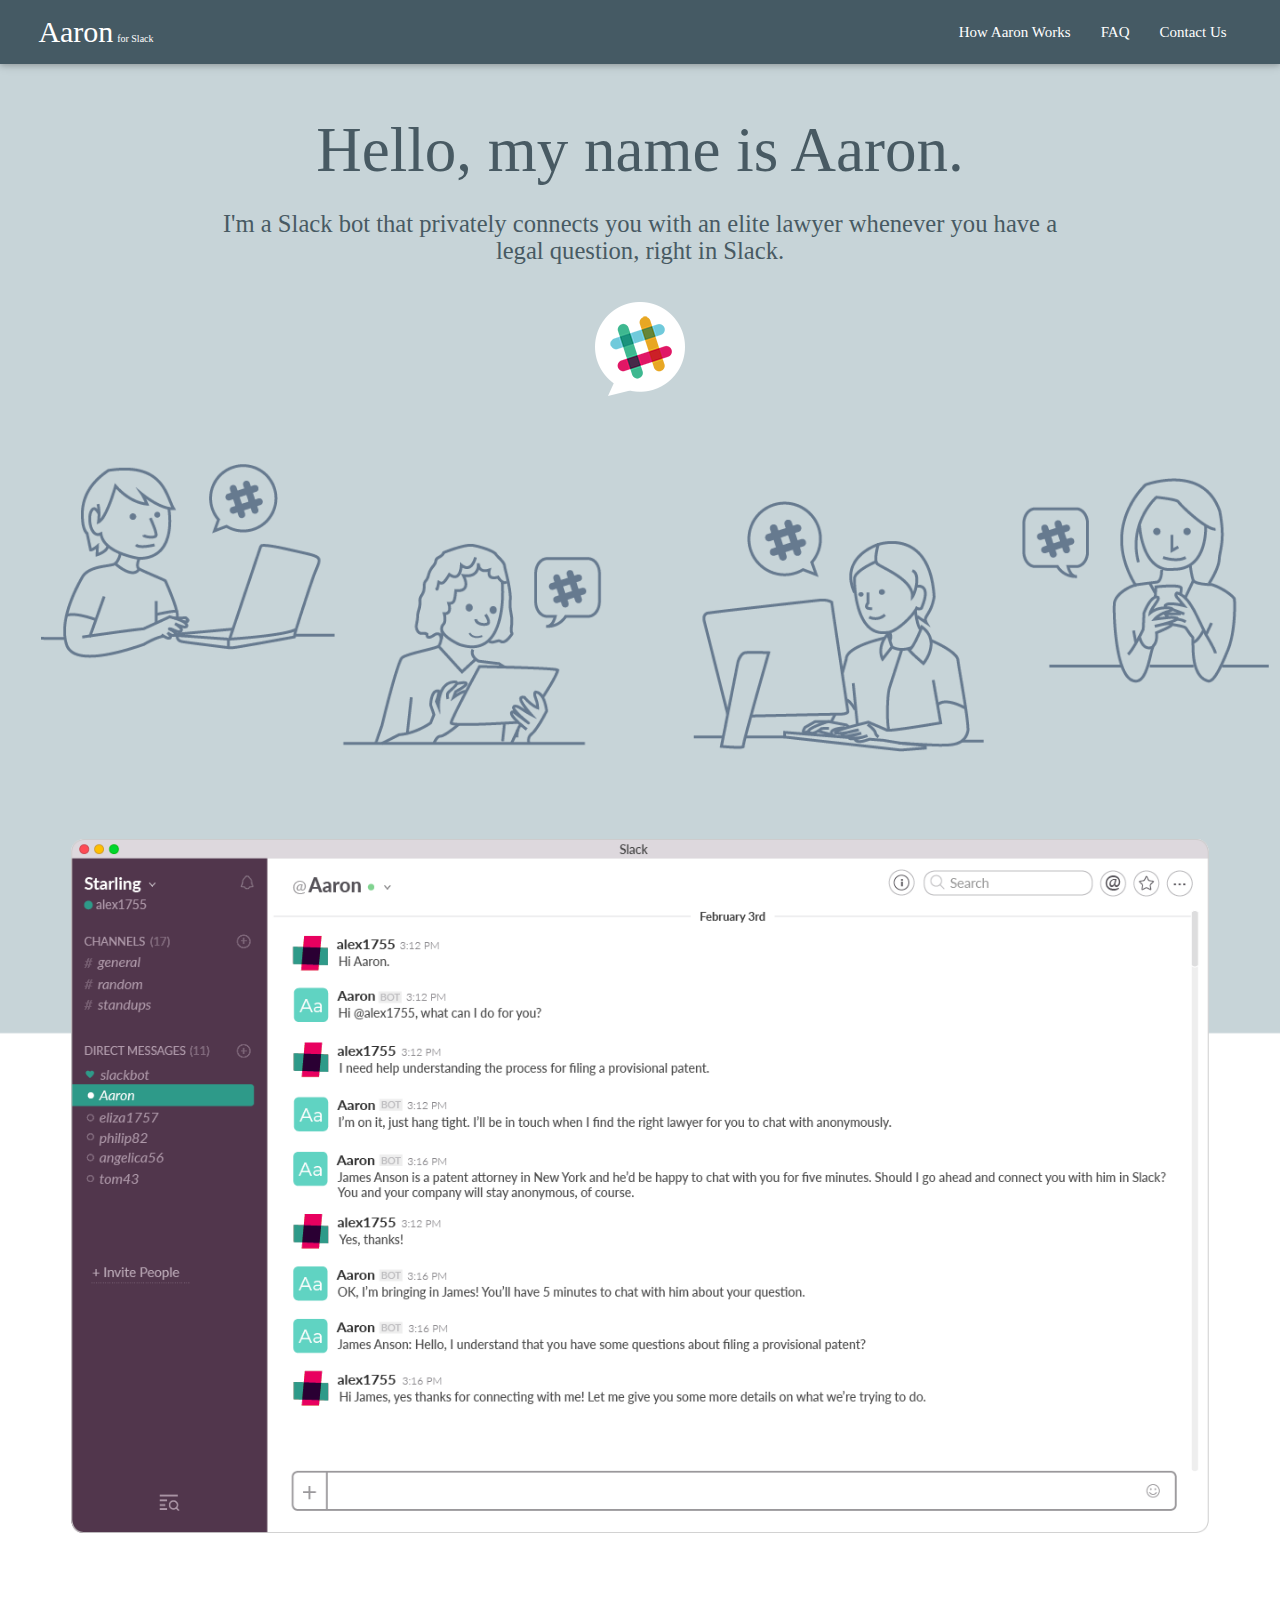
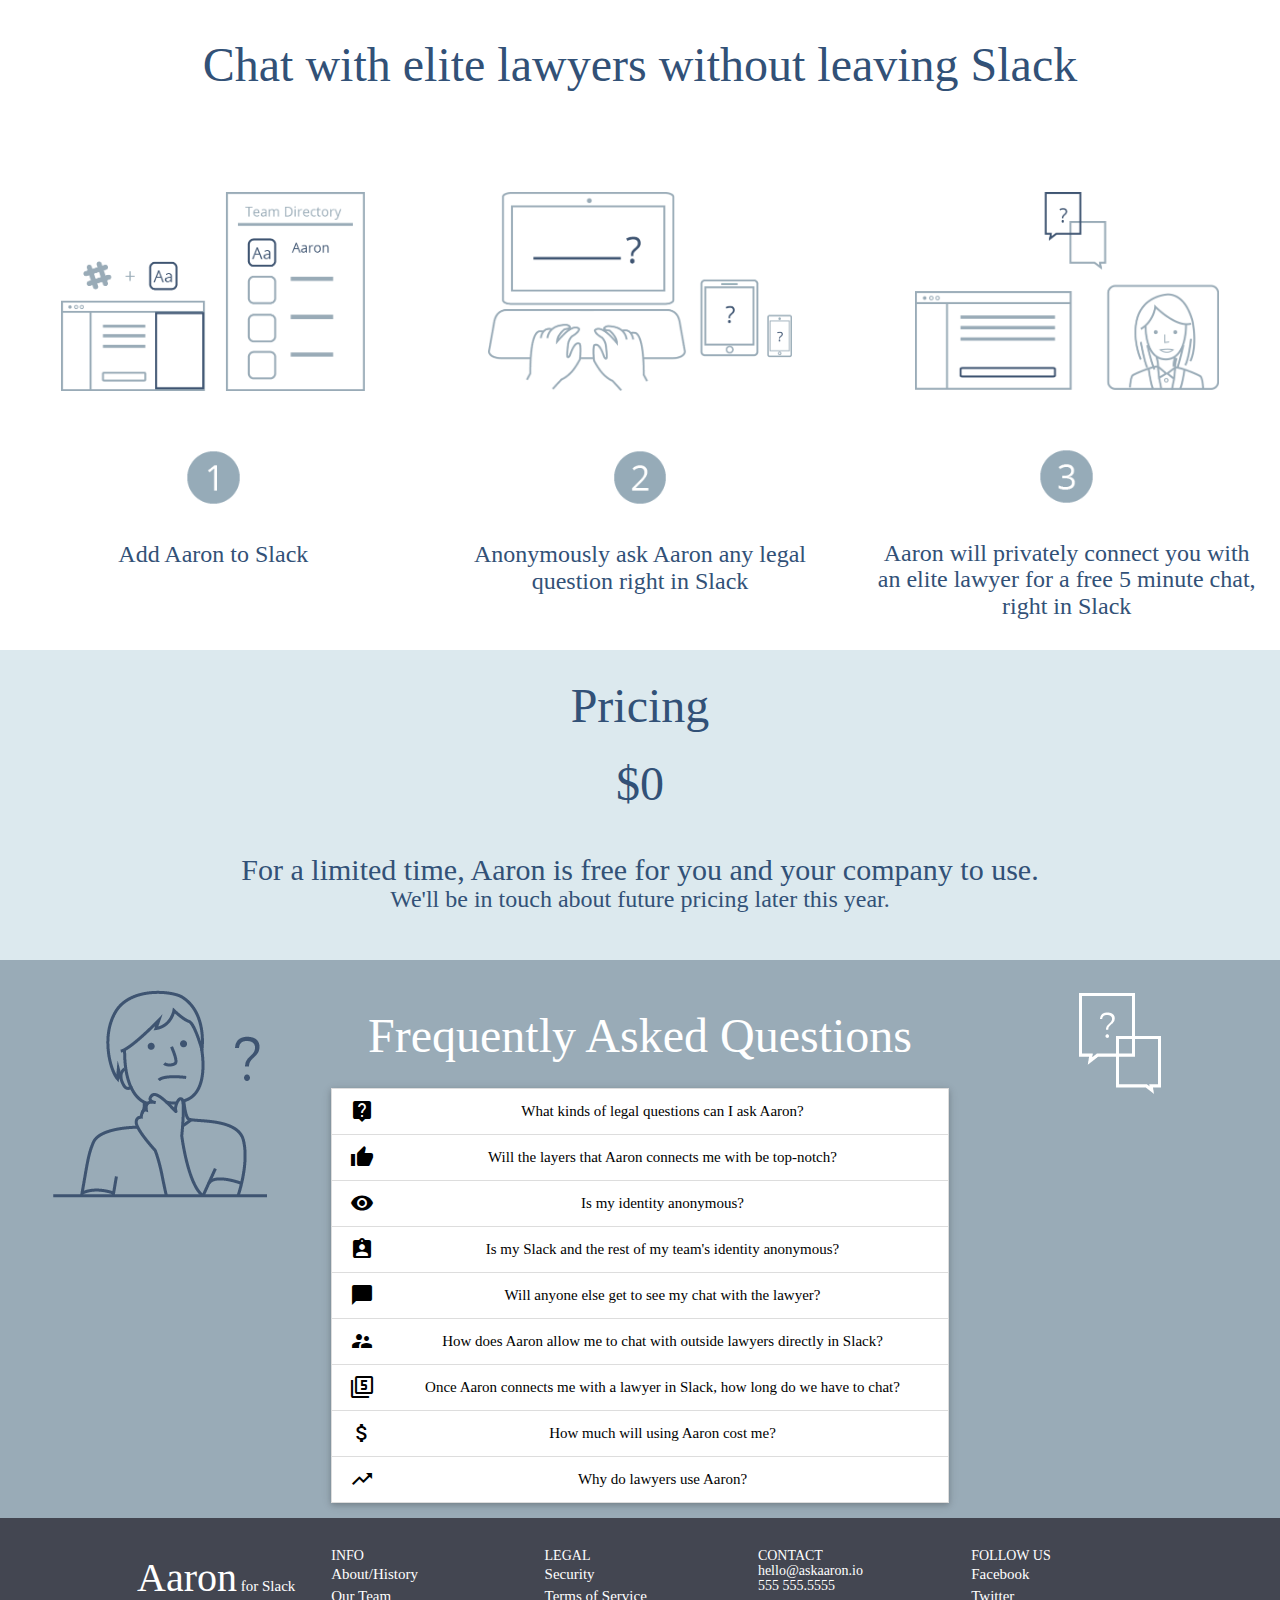
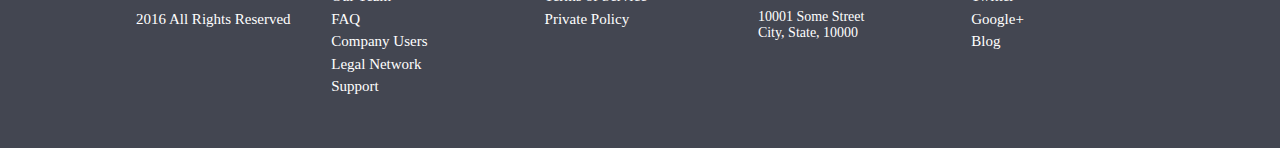
==== index.html @ 7b9ad183 "maitre addition" ====
<!DOCTYPE html>
  <html>
    <head>
      <!--Import Google Icon Font-->
      <link href="http://fonts.googleapis.com/icon?family=Material+Icons" rel="stylesheet">
      <!--Import materialize.css-->
      <link type="text/css" rel="stylesheet" href="css/materialize.min.css"  media="screen,projection"/>
      <!--Custom CSS-->
      <link type="text/css" rel="stylesheet" href="css/legal_style.css" media="screen,projection"/>

      <!--Let browser know website is optimized for mobile-->
      <meta name="viewport" content="width=device-width, initial-scale=1.0"/>
    </head>

    <script type="text/javascript">
      $(document).ready(function(){
        $('.collapsible').collapsible({
          accordion : false // A setting that changes the collapsible behavior to expandable instead of the default accordion style
        });
      });
      var react = document.getElementById('faq-question');
      react.onclick = function() {
        this.style.backgroundColor = 'green';
      }
    </script>

    <body>
      <div class="row">
        <nav class="blue-grey darken-2">

          <div class="nav-wrapper">

            <span style="color: white; font-size: 30px; padding-left:3%;">Aaron</span>
            <span style="color: white; font-size: 10px;">for Slack</span>

            <ul id="nav-mobile" class="right hide-on-med-and-down" style="padding-right:3%">
              <li><a href="#"><span id="navitem">How Aaron Works</span></a></li>
              <li><a href="#"><span id="navitem">FAQ</span></a></li>
              <li><a href="#"><span id="navitem">Contact Us</span></a></li>
            </ul >

          </div> <!-- nav-wrapper end-->
        </nav>
      </div> <!-- row 1 nav end -->

      <div class="row" id="top">
        <div class="container">

          <div class="col s12" align="center">
            <h1 style="color: #485A63;">Hello, my name is Aaron.</h1>
            <span><h5 style="color: #485A63;">I'm a Slack bot that privately connects you with an elite lawyer whenever you have a legal question, right in Slack.</h5></span>
            <span><img id="slackbubble" class="responsive-img" src="images/slackbubble.png"</span>
          </div>

        </div> <!-- container end-->
      </div> <!-- row1 end-->

      <div class="row">
        <div class="container">

        <!--
          <form>
            <div class="col s8">
              <input type="text" id="email" placeholder="Enter your e-mail address"></input>
            </div> 

            <div class="col s4">
              <a href="https://slack.com/oauth/authorize?scope=incoming-webhook,bot&client_id=19221024294.23919050657" style="text-align: center; padding-top: 10px;"><img alt="Add to Slack" src="https://platform.slack-edge.com/img/add_to_slack.png" srcset="https://platform.slack-edge.com/img/add_to_slack.png 1x, https://platform.slack-edge.com/img/add_to_slack@2x.png 2x" />
			  </a>
            </div>
          </form>  -->
          <div class="col m6 offset-m3">
          <script type="text/javascript">
		          window.Maitre = { uuid: "MF3317cb28c4" };
		  </script>
		  <script data-maitre src='https://maitreapp.co/widget.js' async></script>
		  </div>



        </div> <!-- container end -->
      </div> <!-- row2 end -->

    <div class="row" style="margin-bottom: 80px; margin-top: 40px;"> <!-- image start-->
      <div class="col s12">
          <img id="allonslack" class="responsive-img" src="images/allonslack_gray.png" style="padding-left: 30px">
      </div>
    </div> <!-- row3 image end-->

  <div class="row" style="margin:0px;">
      <div id="screenshot"> <!-- screenshot start-->
        <img id="screenshot" class="responsive-img" src="images/screenshot_gray.png">
      </div><!-- screenshot end-->
  </div>
  <div class="row" style="margin:0px;">
      <div id="screenshot" style="text-align: center;"> <!-- screenshot start-->
        <h1 style="color: #325177; margin-top: 0px; padding-top: 100px; font-size: 48px; margin-bottom: 0px; padding-bottom: 50px">Chat with elite lawyers without leaving Slack</h1>
      </div>
  </div>
  <div class="row" id="screenshot" style="margin: 0px;">
    <div id="screenshot" style="text-align: center;"> <!-- screenshot start-->
        <div class="col s12 m4">
          <img id="screenshot" class="responsive-img" src="images/AskAaron_gray.png" style="padding: 50px;">
          <img id="screenshot" class="responsive-img" src="images/1_gray.png" style="width: 15%; height: auto;">
          <h2 style="color: #325177; font-size: 24px; padding: 0px 10px 10px 10px;">
            Add Aaron to Slack
          </h2>
        </div>
        <div class="col s12 m4">
          <img id="screenshot" class="responsive-img" src="images/AskQuestion_gray.png" style="padding: 50px;">
          <img id="screenshot" class="responsive-img" src="images/2_gray.png" style="width: 15%; height: auto;">
          <h2 style="color: #325177; font-size: 24px; padding: 0px 10px 10px 10px;">
            Anonymously ask Aaron any legal question right in Slack
          </h2>
        </div>
        <div class="col s12 m4">
          <img id="screenshot" class="responsive-img" src="images/Chat_gray.png" style="padding: 50px;">
          <img id="screenshot" class="responsive-img" src="images/3_gray.png" style="width: 15%; height: auto;">
          <h2 style="color: #325177; font-size: 24px; padding: 0px 10px 10px 10px;">
            Aaron will privately connect you with an elite lawyer for a free 5 minute chat, right in Slack
          </h2>
        </div>
    </div>
  </div>

  <div class="row" style="margin: 0px; background-color: #C7D4D8; text-align: center;">
  <div class="row" style="margin: 0px; background-color: #DCE9EE; text-align: center;">
    <h1 style=" margin-top: 0px; padding-top: 30px; font-size: 48px;">Pricing</h1>
    <h2 style=" margin-top: 0px; padding-bottom: 20px; font-size: 48px;">$0</h2>
    <h2 style=" margin-top: 0px; margin-bottom: 0px; padding-bottom: 0px; font-size: 30px;">For a limited time, Aaron is free for you and your company to use.</h2>
    <h3 style=" margin-top: 0px; padding-bottom: 30px; font-size: 24px;">We'll be in touch about future pricing later this year.</h3>
  </div>
  <div class="row" style="margin: 0px; text-align: center; color: white; background-color: #99ABB7;">
    <div class="col s3">
    <!-- images go into this column-->
    <img class="responsive-img" src="images/Questioning_gray.png" height="auto" style="padding-top: 30px;">
    </div>
    <div class="col s6">
      <h1 style="font-size: 48px; margin-top: 50px;">
        Frequently Asked Questions
      </h1>
        <div style="color: black;">
        <ul class="collapsible" data-collapsible="accordion">
        <li>
          <div class="collapsible-header"><i class="material-icons">live_help</i>What kinds of legal questions can I ask Aaron?</div>
          <div class="collapsible-body" style="background-color: #fff;"><p>Ask Aaron any legal question you'd like. Aaron's network of lawyers cover many areas of law.</p></div>
        </li>
        <li>
          <div class="collapsible-header"><i class="material-icons">thumb_up</i>Will the layers that Aaron connects me with be top-notch?</div>
          <div class="collapsible-body" style="background-color: #fff;"><p>You know it! Aaron carefully vets every lawyer that gets added to our network.</p></div>
        </li>
        <li>
          <div class="collapsible-header"><i class="material-icons">visibility</i>Is my identity anonymous?</div>
          <div class="collapsible-body" style="background-color: #fff;"><p>Yes. Your identity will be kept completely anonymous. The lawyers that you connect with will not know who you are.</p></div>
        </li>
        <li>
          <div class="collapsible-header"><i class="material-icons">assignment_ind</i>Is my Slack and the rest of my team's identity anonymous?</div>
          <div class="collapsible-body" style="background-color: #fff;"><p>Yes. Lawyers won't know what company you or your colleagues work for. Everyone that is with you in Slack will be kept anonymous.</p></div>
        </li>
        <li>
          <div class="collapsible-header"><i class="material-icons">chat_bubble</i>Will anyone else get to see my chat with the lawyer?</div>
          <div class="collapsible-body" style="background-color: #fff;"><p>Not unless you show them!</p></div>
        </li>
        <li>
          <div class="collapsible-header"><i class="material-icons">supervisor_account</i>How does Aaron allow me to chat with outside lawyers directly in Slack?</div>
          <div class="collapsible-body" style="background-color: #fff;"><p>Our technology enables Aaron to facilitate conversations between people in your Slack and lawyers that are not in your Slack. Aaron helps relay the messages back and forth, but lawyers never actually get added to your Slack. Scroll up to check out the screenshot if you're still befuddled.</p></div>
        </li>
        <li>
          <div class="collapsible-header"><i class="material-icons">filter_5</i>Once Aaron connects me with a lawyer in Slack, how long do we have to chat?</div>
          <div class="collapsible-body" style="background-color: #fff;"><p>You'll get 5 minutes to chat with the lawyer, so make it count! Don't worry, you'll get the lawyer's contact info at the end of the chat in case you need to get in touch.</p></div>
        </li>
        <li>
          <div class="collapsible-header"><i class="material-icons">attach_money</i>How much will using Aaron cost me?</div>
          <div class="collapsible-body" style="background-color: #fff;"><p>Aaron is completely free to use for now. We'll circle back with you later this year about future pricing plans.</p></div>
        </li>
        <li>
          <div class="collapsible-header"><i class="material-icons">trending_up</i>Why do lawyers use Aaron?</div>
          <div class="collapsible-body" style="background-color: #fff;"><p>Aaron is a great way for lawyers to be helpful and meet new clients. They're happy to help!</p></div>
        </li>
      </ul>
      </div>
    </div>
    <div class="col s3">
      <!-- images go into this column-->
        <img class="responsive-img" src="images/Questionbubbles.png" height="auto" style="padding-top: 30px;">
    </div>
  </div>

  <div class="row" style="color: white; margin: 0px; text-align: center; background-color: #434651; padding-top: 30px; padding-bottom: 50px">
    <div class="col m2 offset-m1">
        <div>
        <span style="font-size: 40px; padding-left:3%;">Aaron</span>
        <span style="font-size: 15px;">for Slack</span>
        </div>
        <div>
        <span>2016 All Rights Reserved</span>
        </div>
    </div>
    <div class="col m2">
      <h1 class="contactInfo">INFO</h1>
      <a href="#">About/History</a>
      <a href="#">Our Team</a>
      <a href="#">FAQ</a>
      <a href="#">Company Users</a>
      <a href="#">Legal Network</a>
      <a href="#">Support</a>
    </div>
    <div class="col m2">
      <h1 class="contactInfo">LEGAL</h1>
      <a href="#">Security</a>
      <a href="#">Terms of Service</a>
      <a href="#">Private Policy</a>
    </div>
    <div class="col m2">
      <h1 class="contactInfo">
        CONTACT <br>
        hello@askaaron.io <br>
        555 555.5555 <br> <br>
        10001 Some Street <br>
        City, State, 10000
      </h2>
    </div>
    <div class="col m2">
      <h1 class="contactInfo">FOLLOW US</h1>
      <a href="#">Facebook</a>
      <a href="#">Twitter</a>
      <a href="#">Google+</a>
      <a href="#">Blog</a>
    </div>

  </div>
        
      </div><!-- screenshot end-->
  </div>

      <!--Import jQuery before materialize.js-->
      <script type="text/javascript" src="https://code.jquery.com/jquery-2.1.1.min.js"></script>
      <script type="text/javascript" src="js/materialize.min.js"></script>
    </body>
  </html>
---- css/legal_style.css ----
html
{
	font-family: "Open Sans";
	background-color: #C7D4D8;
	color: #325177;
}

#navitem
{
	color: white;
}

h1
{
	font-family: "Tiempo";
}

h3, h2
{
	font-family: "Open Sans"
}

#top
{
	text-align: center;
}

#allonslack
{
	opacity: 0.7;
}

.waves-effect.waves-light.btn-flat
{
	color: white;
	background-color: #62D2C2;
	border-radius: 7px;
}

#email
{
	font-size: 20px;
	border: none;
	padding: 5px 15px 5px 15px;
	border-radius: 7px;
	color: #485A63;
	background-color: white;

}

#submit
{
	background-color: #CF7275;
	border: none;
	padding: 15px;
	border-radius: 7px;
	color: white;
	margin-left: 25px;
}

form
{
	margin-top: 40px;
}

#screenshot
{
	background-color: white;
}

#howitworks
{
	background-color:white;
	color: white;
	padding: 0px;
}

#slackbubble
{
	margin-top: 25px;
}

a 
{
	text-decoration-line: none;
	color: white;
	display: block;
	text-align: left;
}

.contactInfo 
{
	font-size: 14px;
	margin: 0px;
	padding: 0px;
	text-align: left;
}
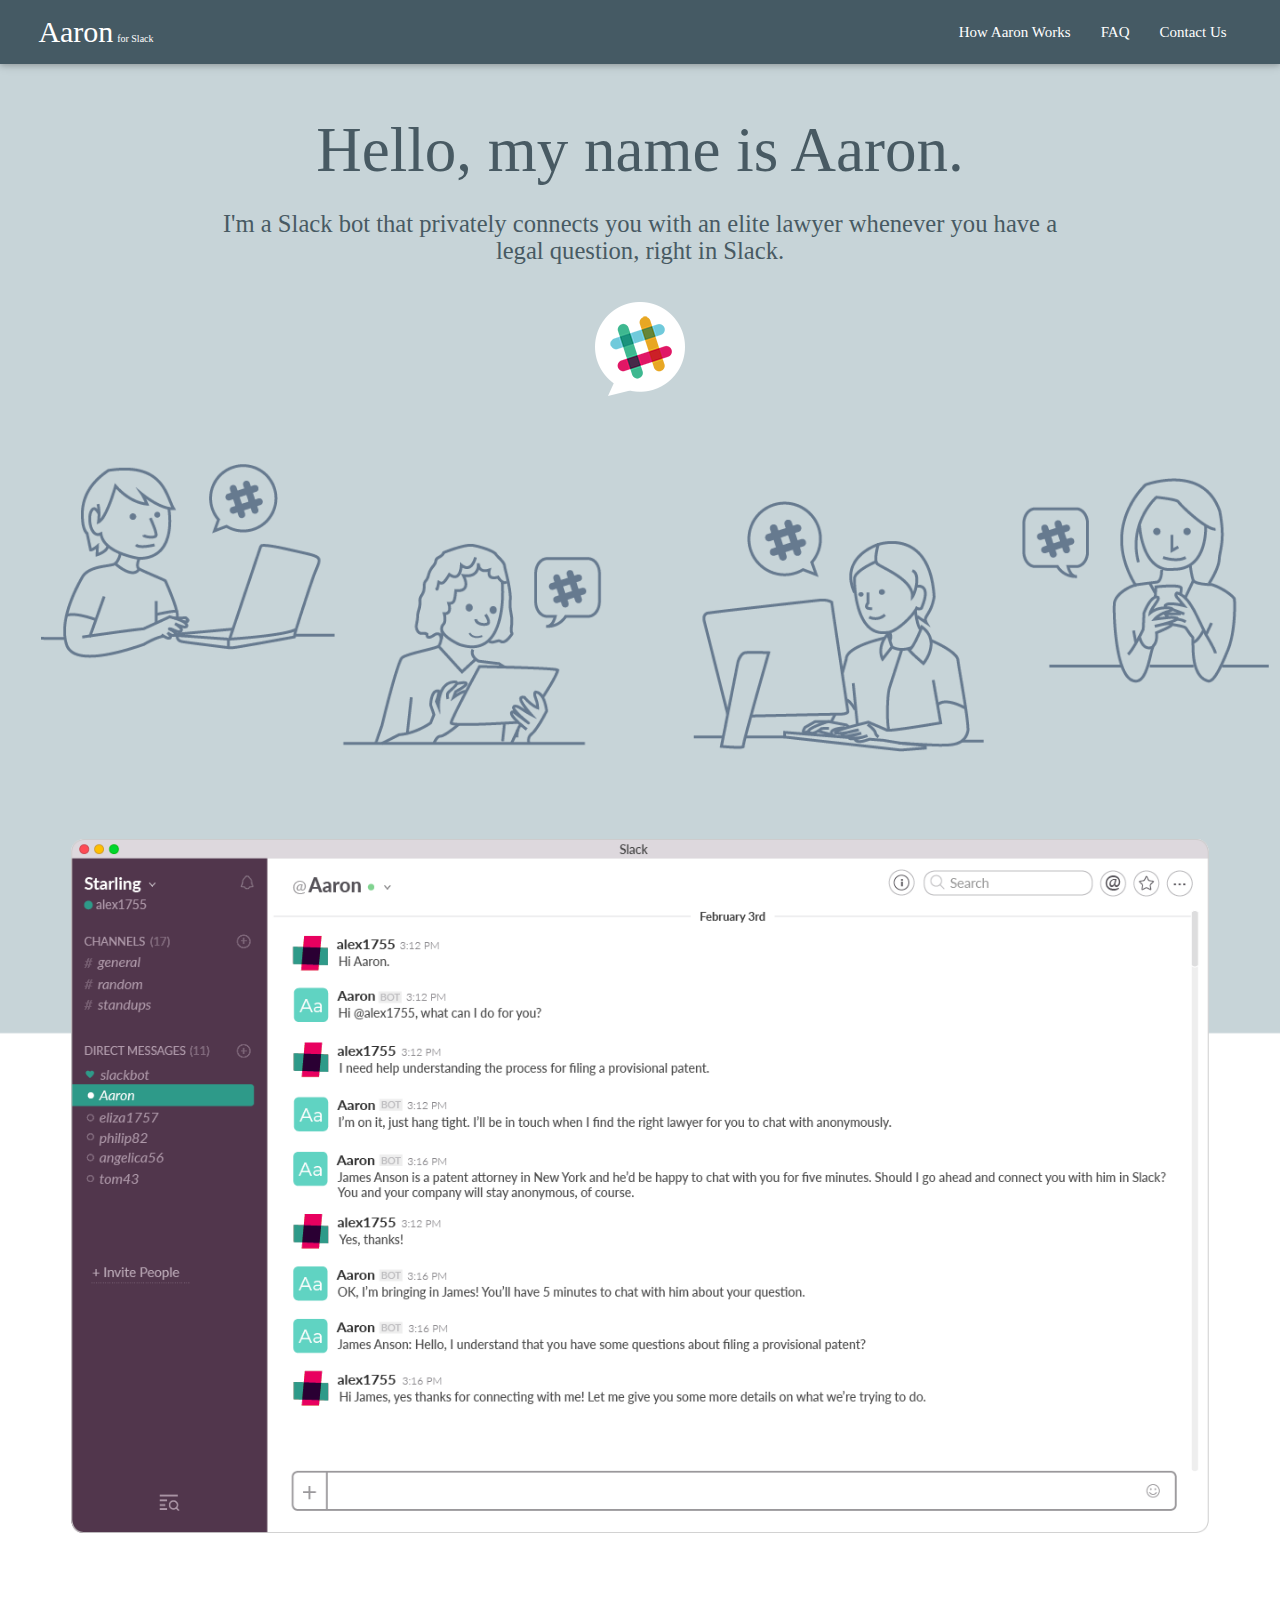
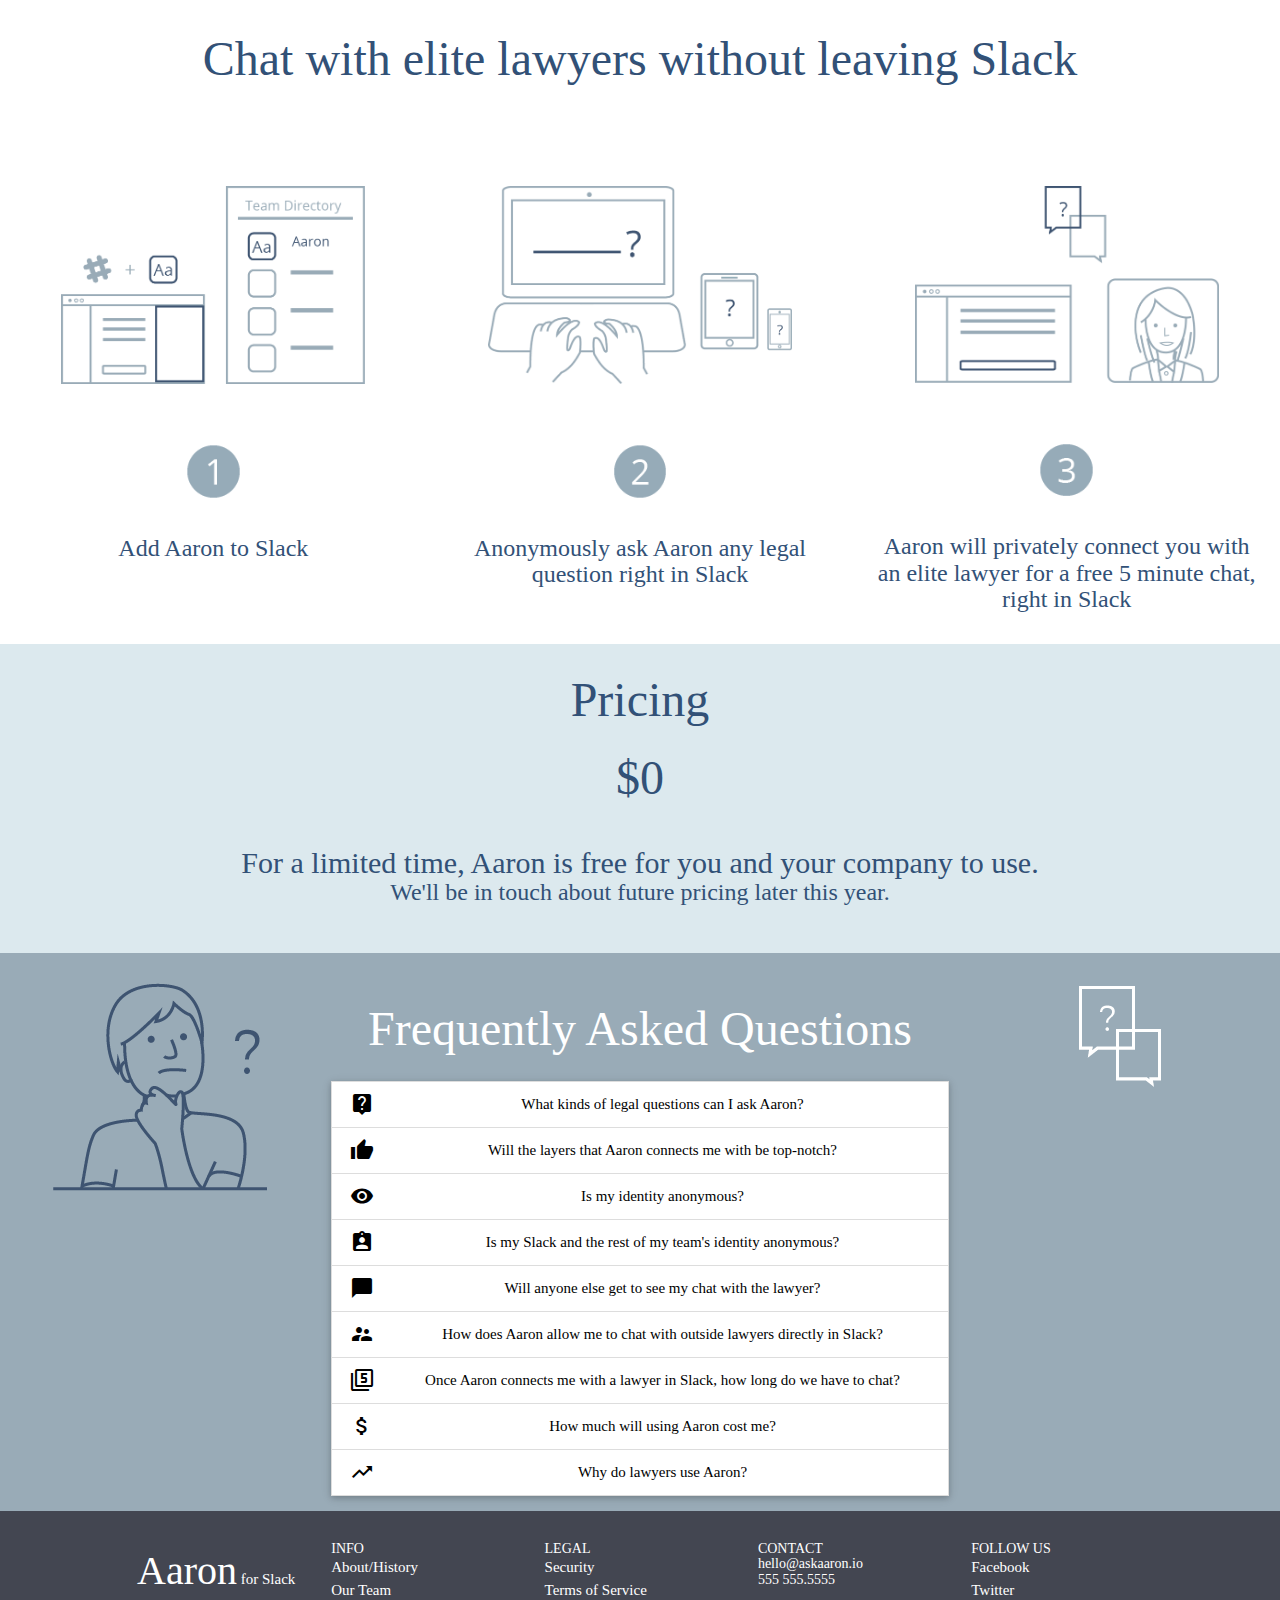
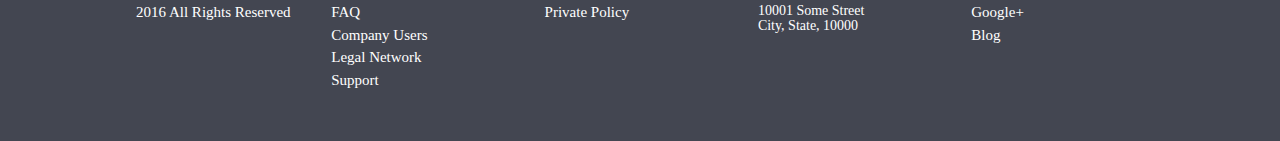
==== commit aa46ff35: "Added tablet and mobile screenshots for responsive" ====
--- a/index.html
+++ b/index.html
@@ -89,10 +89,12 @@
 
   <div class="row" style="margin:0px;">
       <div id="screenshot"> <!-- screenshot start-->
-        <img id="screenshot" class="responsive-img" src="images/screenshot_gray.png">
+        <img id="mobile_screenshot" class="responsive-img" style="background-color: white;"src="images/mobile_screenshot_legal.png">
+        <img id="tablet_screenshot"class="responsive-img" style="background-color: white;" src="images/tablet_screenshot_legal.png">
+        <img id="desktop_screenshot" class="responsive-img" style="background-color: white;" src="images/screenshot_gray.png">
       </div><!-- screenshot end-->
   </div>
-  <div class="row" style="margin:0px;">
+  <div class="row" style="margin:0px; background-color:white;">
       <div id="screenshot" style="text-align: center;"> <!-- screenshot start-->
         <h1 style="color: #325177; margin-top: 0px; padding-top: 100px; font-size: 48px; margin-bottom: 0px; padding-bottom: 50px">Chat with elite lawyers without leaving Slack</h1>
       </div>
--- a/css/legal_style.css
+++ b/css/legal_style.css
@@ -95,3 +95,62 @@
 	padding: 0px;
 	text-align: left;
 }
+
+/*Media Queries*/
+/* Larger than mobile */
+@media (min-width: 250px) {
+	#mobile_screenshot
+	{
+		display: block;
+	}
+	#tablet_screenshot
+	{
+		display: none;
+	}
+	#desktop_screenshot
+	{
+		display: none;
+	}
+
+}
+
+/* Larger than phablet (also point when grid becomes active) */
+@media (min-width: 550px) {
+
+ 	#mobile_screenshot
+	{
+		display: none;
+	}
+	#tablet_screenshot
+	{
+		display: block;
+	}
+	#desktop_screenshot
+	{
+		display: none;
+	}
+}
+
+/* Larger than tablet */
+@media (min-width: 750px) {
+
+  
+}
+
+/* Larger than desktop */
+@media (min-width: 1000px) {
+ 	#mobile_screenshot
+	{
+		display: none;
+	}
+	#tablet_screenshot
+	{
+		display: none;
+	}
+	#desktop_screenshot
+	{
+		display: block;
+	}
+  
+
+}
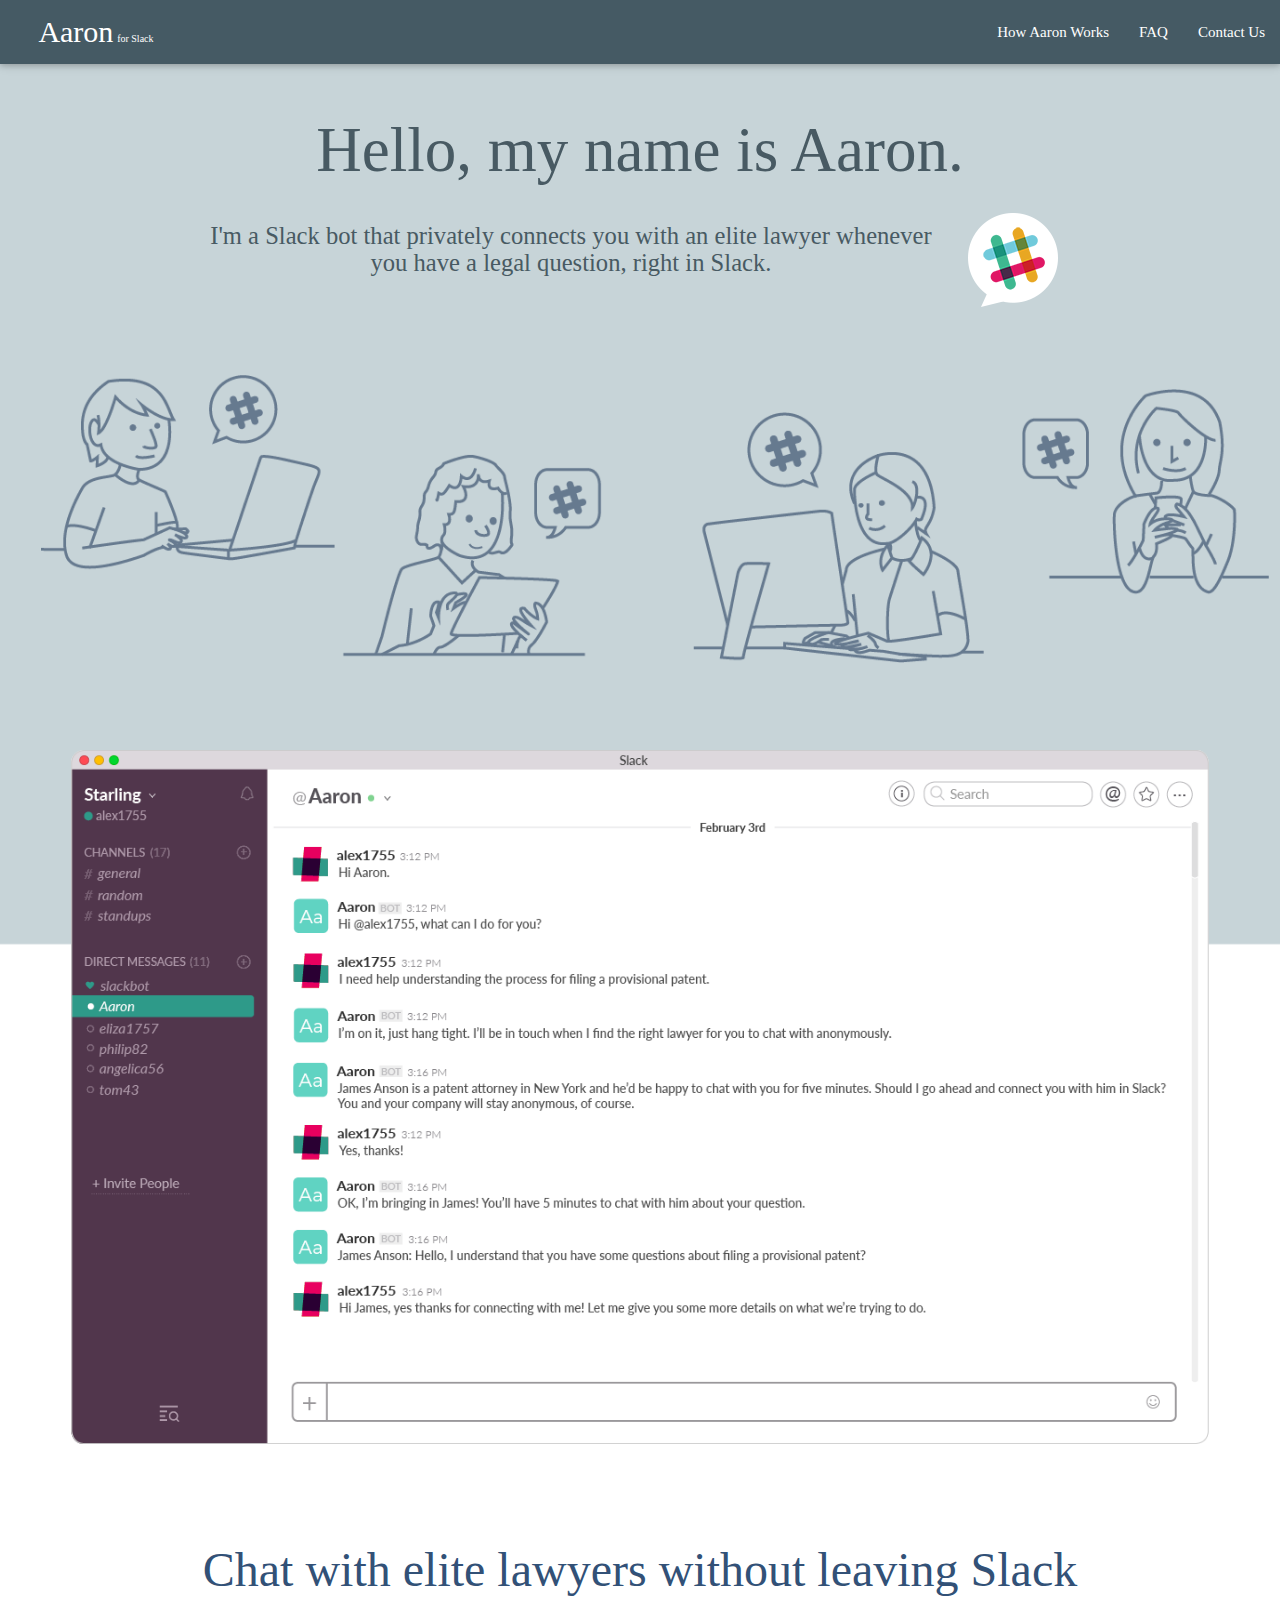
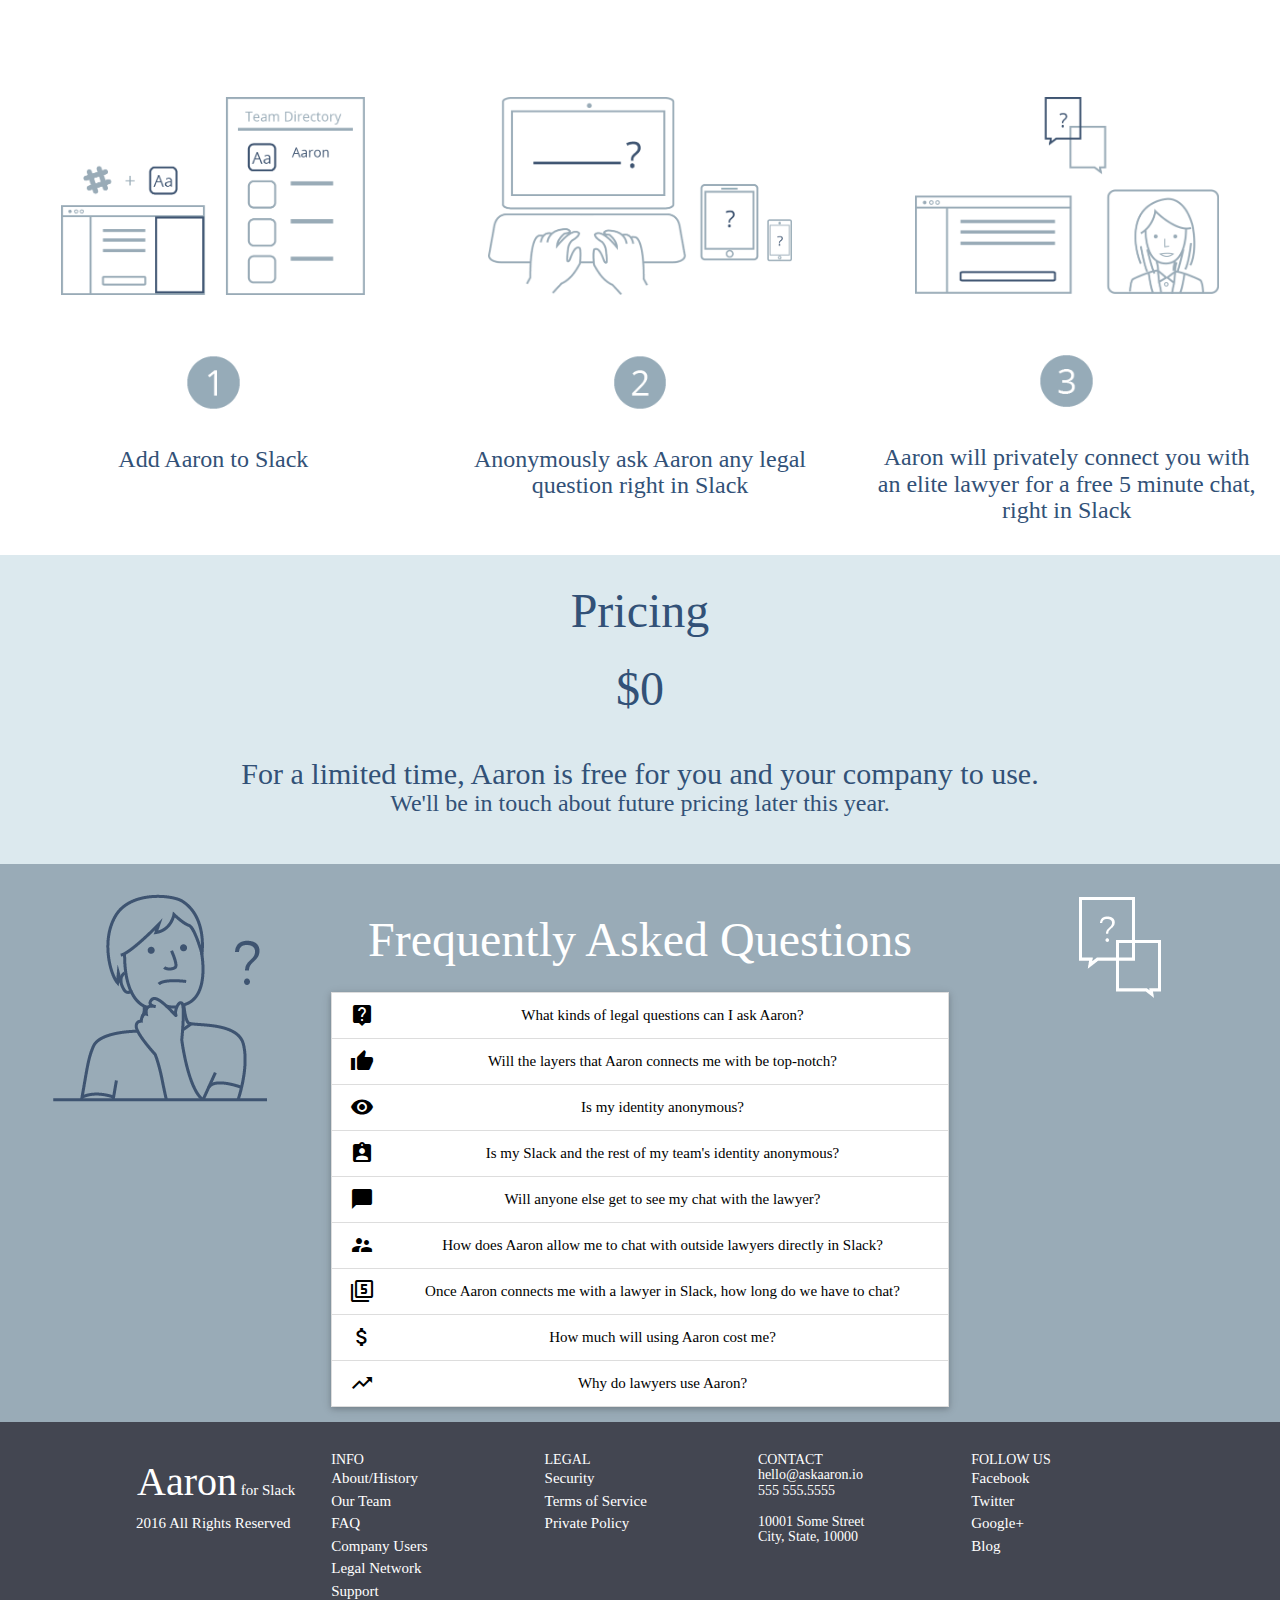
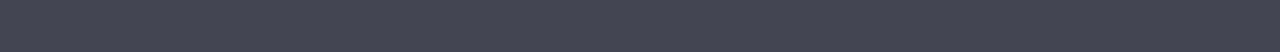
==== commit 1ec0c763: "Styled the Maitre button" ====
--- a/index.html
+++ b/index.html
@@ -12,35 +12,26 @@
       <meta name="viewport" content="width=device-width, initial-scale=1.0"/>
     </head>
 
-    <script type="text/javascript">
-      $(document).ready(function(){
-        $('.collapsible').collapsible({
-          accordion : false // A setting that changes the collapsible behavior to expandable instead of the default accordion style
-        });
-      });
-      var react = document.getElementById('faq-question');
-      react.onclick = function() {
-        this.style.backgroundColor = 'green';
-      }
-    </script>
-
     <body>
       <div class="row">
         <nav class="blue-grey darken-2">
-
-          <div class="nav-wrapper">
-
-            <span style="color: white; font-size: 30px; padding-left:3%;">Aaron</span>
+    <div class="nav-wrapper">
+      <span style="color: white; font-size: 30px; padding-left:3%;">Aaron</span>
             <span style="color: white; font-size: 10px;">for Slack</span>
 
-            <ul id="nav-mobile" class="right hide-on-med-and-down" style="padding-right:3%">
-              <li><a href="#"><span id="navitem">How Aaron Works</span></a></li>
-              <li><a href="#"><span id="navitem">FAQ</span></a></li>
-              <li><a href="#"><span id="navitem">Contact Us</span></a></li>
-            </ul >
-
-          </div> <!-- nav-wrapper end-->
-        </nav>
+      <a href="#" data-activates="mobile-demo" class="button-collapse"><i class="material-icons">menu</i></a>
+      <ul class="right hide-on-med-and-down">
+        <li><a href="#"><span id="navitem">How Aaron Works</span></a></li>
+        <li><a href="#"><span id="navitem">FAQ</span></a></li>
+        <li><a href="#"><span id="navitem">Contact Us</span></a></li>
+      </ul>
+      <ul class="side-nav" id="mobile-demo">
+        <li><a href="#"><span id="navitem" style="color: black;">How Aaron Works</span></a></li>
+        <li><a href="#"><span id="navitem" style="color: black;">FAQ</span></a></li>
+        <li><a href="#"><span id="navitem" style="color: black;">Contact Us</span></a></li>
+      </ul>
+    </div>
+  </nav>
       </div> <!-- row 1 nav end -->
 
       <div class="row" id="top">
@@ -48,8 +39,12 @@
 
           <div class="col s12" align="center">
             <h1 style="color: #485A63;">Hello, my name is Aaron.</h1>
+          </div>
+          <div class="col s10" align="center" style="margin-right: 0px; padding-right: 0px;">
             <span><h5 style="color: #485A63;">I'm a Slack bot that privately connects you with an elite lawyer whenever you have a legal question, right in Slack.</h5></span>
-            <span><img id="slackbubble" class="responsive-img" src="images/slackbubble.png"</span>
+          </div>
+          <div class="col s2" align="center" style="padding: 0px; margin: 0px;">
+            <span><img id="slackbubble" class="responsive-img" src="images/slackbubble.png" style="padding: 0px; margin: 0px;"></span>
           </div>
 
         </div> <!-- container end-->
@@ -69,14 +64,14 @@
 			  </a>
             </div>
           </form>  -->
-          <div class="col m6 offset-m3">
+          <div class="col s12">
+          
           <script type="text/javascript">
-		          window.Maitre = { uuid: "MF3317cb28c4" };
-		  </script>
-		  <script data-maitre src='https://maitreapp.co/widget.js' async></script>
-		  </div>
-
-
+            window.Maitre = { uuid: "MF3317cb28c4" };
+          </script>
+          <script async="" src="https://maitreapp.co/widget.js" data-maitre=""> </script>
+
+		      </div>
 
         </div> <!-- container end -->
       </div> <!-- row2 end -->
@@ -238,5 +233,10 @@
       <!--Import jQuery before materialize.js-->
       <script type="text/javascript" src="https://code.jquery.com/jquery-2.1.1.min.js"></script>
       <script type="text/javascript" src="js/materialize.min.js"></script>
+      <script type="text/javascript">
+      $(document).ready(function(){
+      $(".button-collapse").sideNav();
+    });
+    </script>
     </body>
   </html>--- a/css/legal_style.css
+++ b/css/legal_style.css
@@ -151,6 +151,48 @@
 	{
 		display: block;
 	}
-  
+}
 
+[data-maitre-form], [data-maitre-content].show, [data-maitre-people-behind-text].show {
+  display: block;
 }
+
+[data-maitre-form].hide, [data-maitre-content], [data-maitre-people-behind-text] {
+  display: none;
+}
+
+#maitre-widget-container {
+	text-align: center;
+}
+
+#maitre-widget-container div.maitre-field {
+	display: inline-block;
+}
+
+#maitre-widget-container input {
+	margin: 10px;
+	border-radius: 10px;
+	box-shadow: 0 2px 5px 0 rgba(0,0,0,0.2), 0 2px 5px 0 rgba(0,0,0,0.19);
+	background-color: white;
+	text-align: center;
+	width: 400px;
+	font-size: 24;
+}
+
+#maitre-widget-container button {
+	background-color: #CF7275;
+	color: white;
+	border-radius: 10px;
+	padding: 10px 30px 10px 30px;
+	box-shadow: 0 2px 5px 0 rgba(0,0,0,0.2), 0 2px 5px 0 rgba(0,0,0,0.19);
+	border:none;
+	margin-bottom: 10px;
+}
+
+#maitre-widget-container a {
+	color: #345375;
+	text-decoration: underline;
+	text-align: center;
+}
+
+
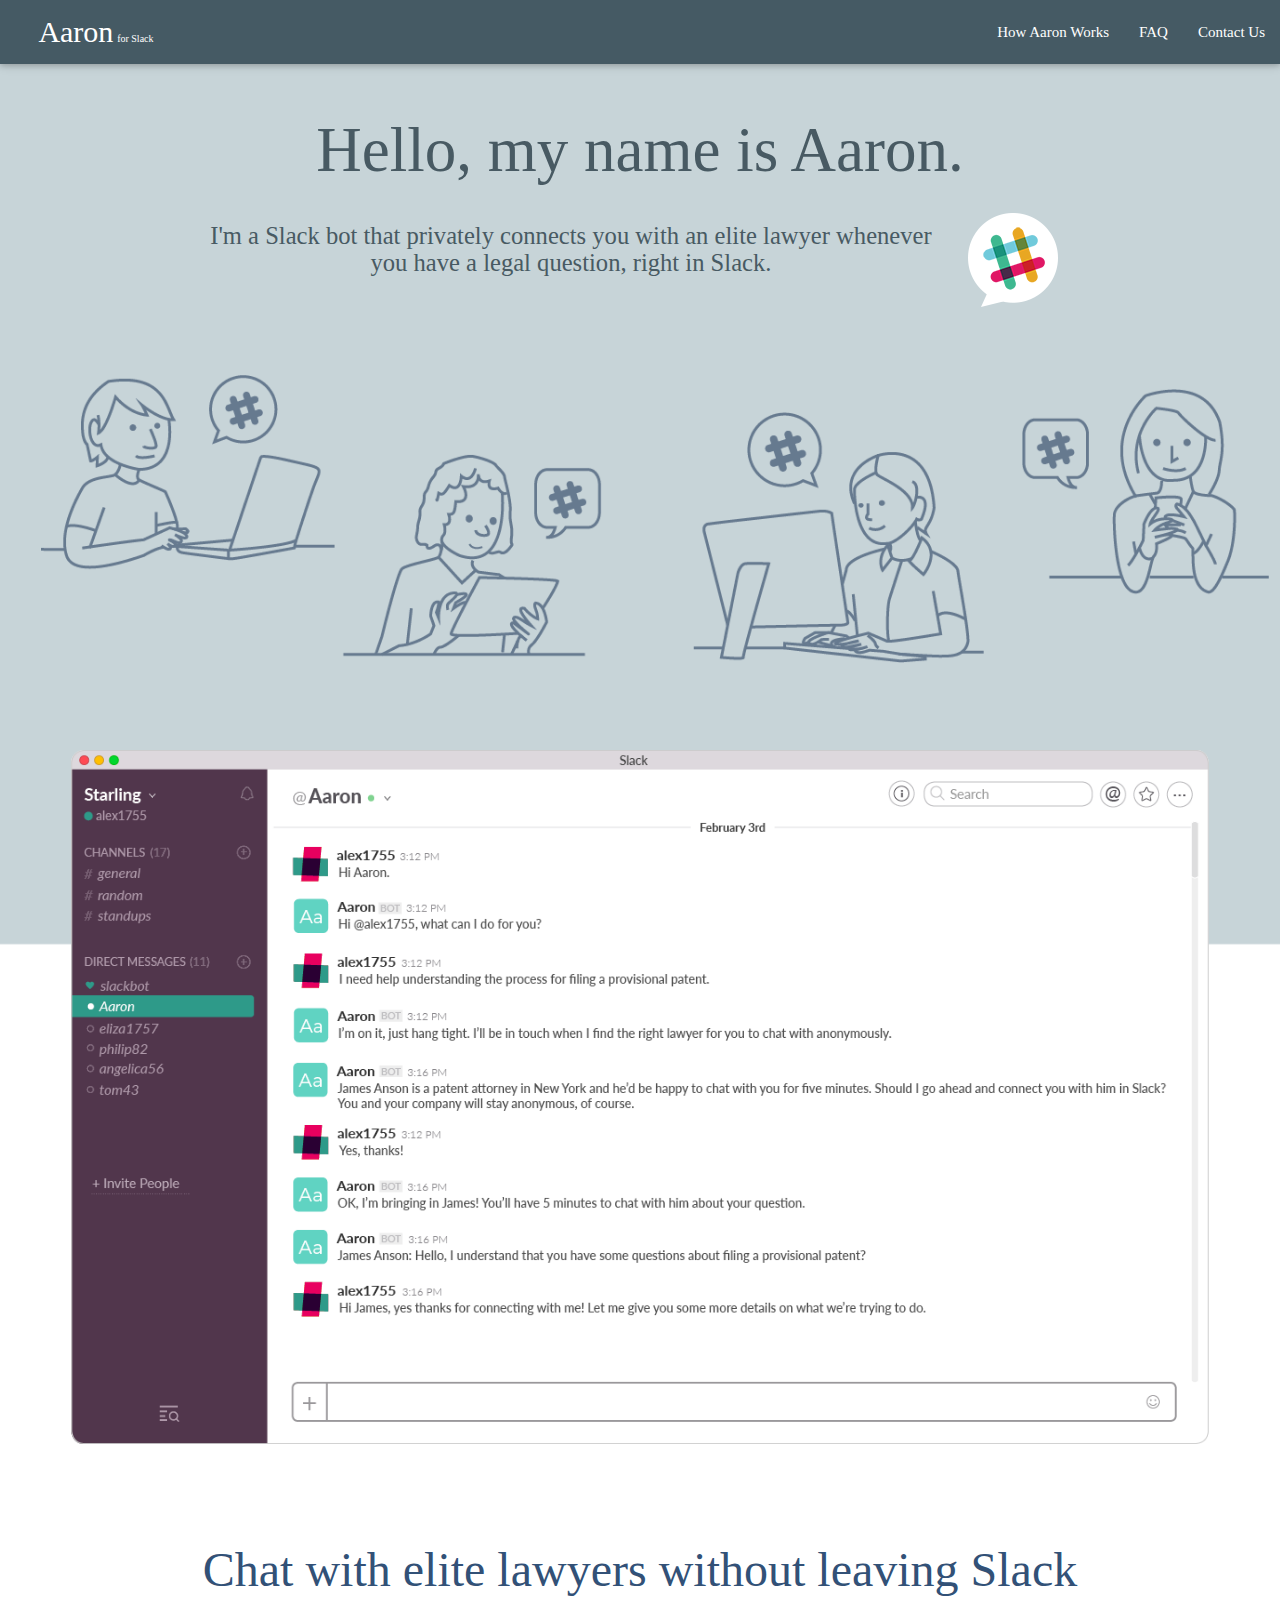
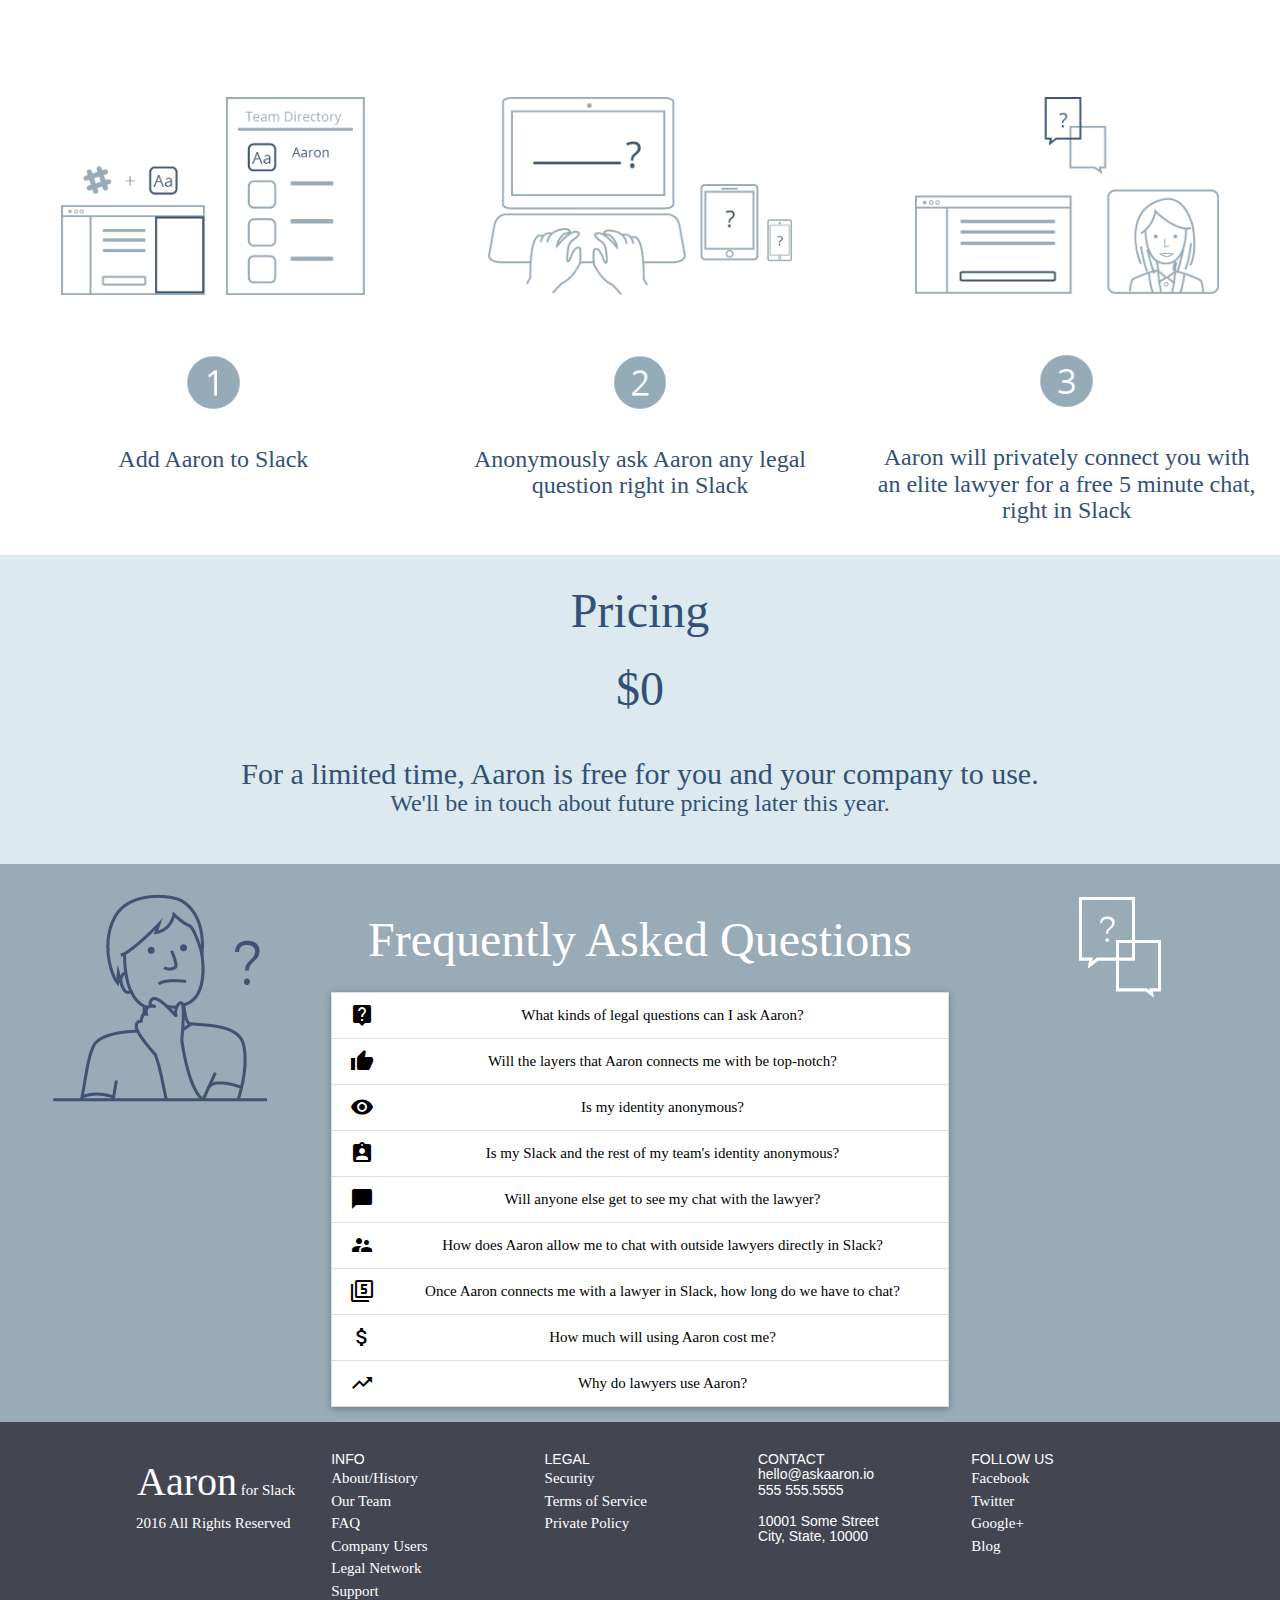
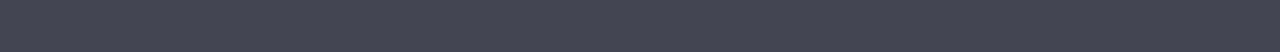
==== commit 8255a629: "Started the expert application page" ====
--- a/index.html
+++ b/index.html
@@ -194,7 +194,7 @@
         </div>
     </div>
     <div class="col m2">
-      <h1 class="contactInfo">INFO</h1>
+      <h1 class="contactInfo" style="font-family: OpenSans, sans-serif;">INFO</h1>
       <a href="#">About/History</a>
       <a href="#">Our Team</a>
       <a href="#">FAQ</a>
@@ -203,13 +203,13 @@
       <a href="#">Support</a>
     </div>
     <div class="col m2">
-      <h1 class="contactInfo">LEGAL</h1>
+      <h1 class="contactInfo" style="font-family: OpenSans, sans-serif;">LEGAL</h1>
       <a href="#">Security</a>
       <a href="#">Terms of Service</a>
       <a href="#">Private Policy</a>
     </div>
     <div class="col m2">
-      <h1 class="contactInfo">
+      <h1 class="contactInfo" style="font-family: OpenSans, sans-serif;">
         CONTACT <br>
         hello@askaaron.io <br>
         555 555.5555 <br> <br>
@@ -218,7 +218,7 @@
       </h2>
     </div>
     <div class="col m2">
-      <h1 class="contactInfo">FOLLOW US</h1>
+      <h1 class="contactInfo" style="font-family: OpenSans, sans-serif;" >FOLLOW US</h1>
       <a href="#">Facebook</a>
       <a href="#">Twitter</a>
       <a href="#">Google+</a>
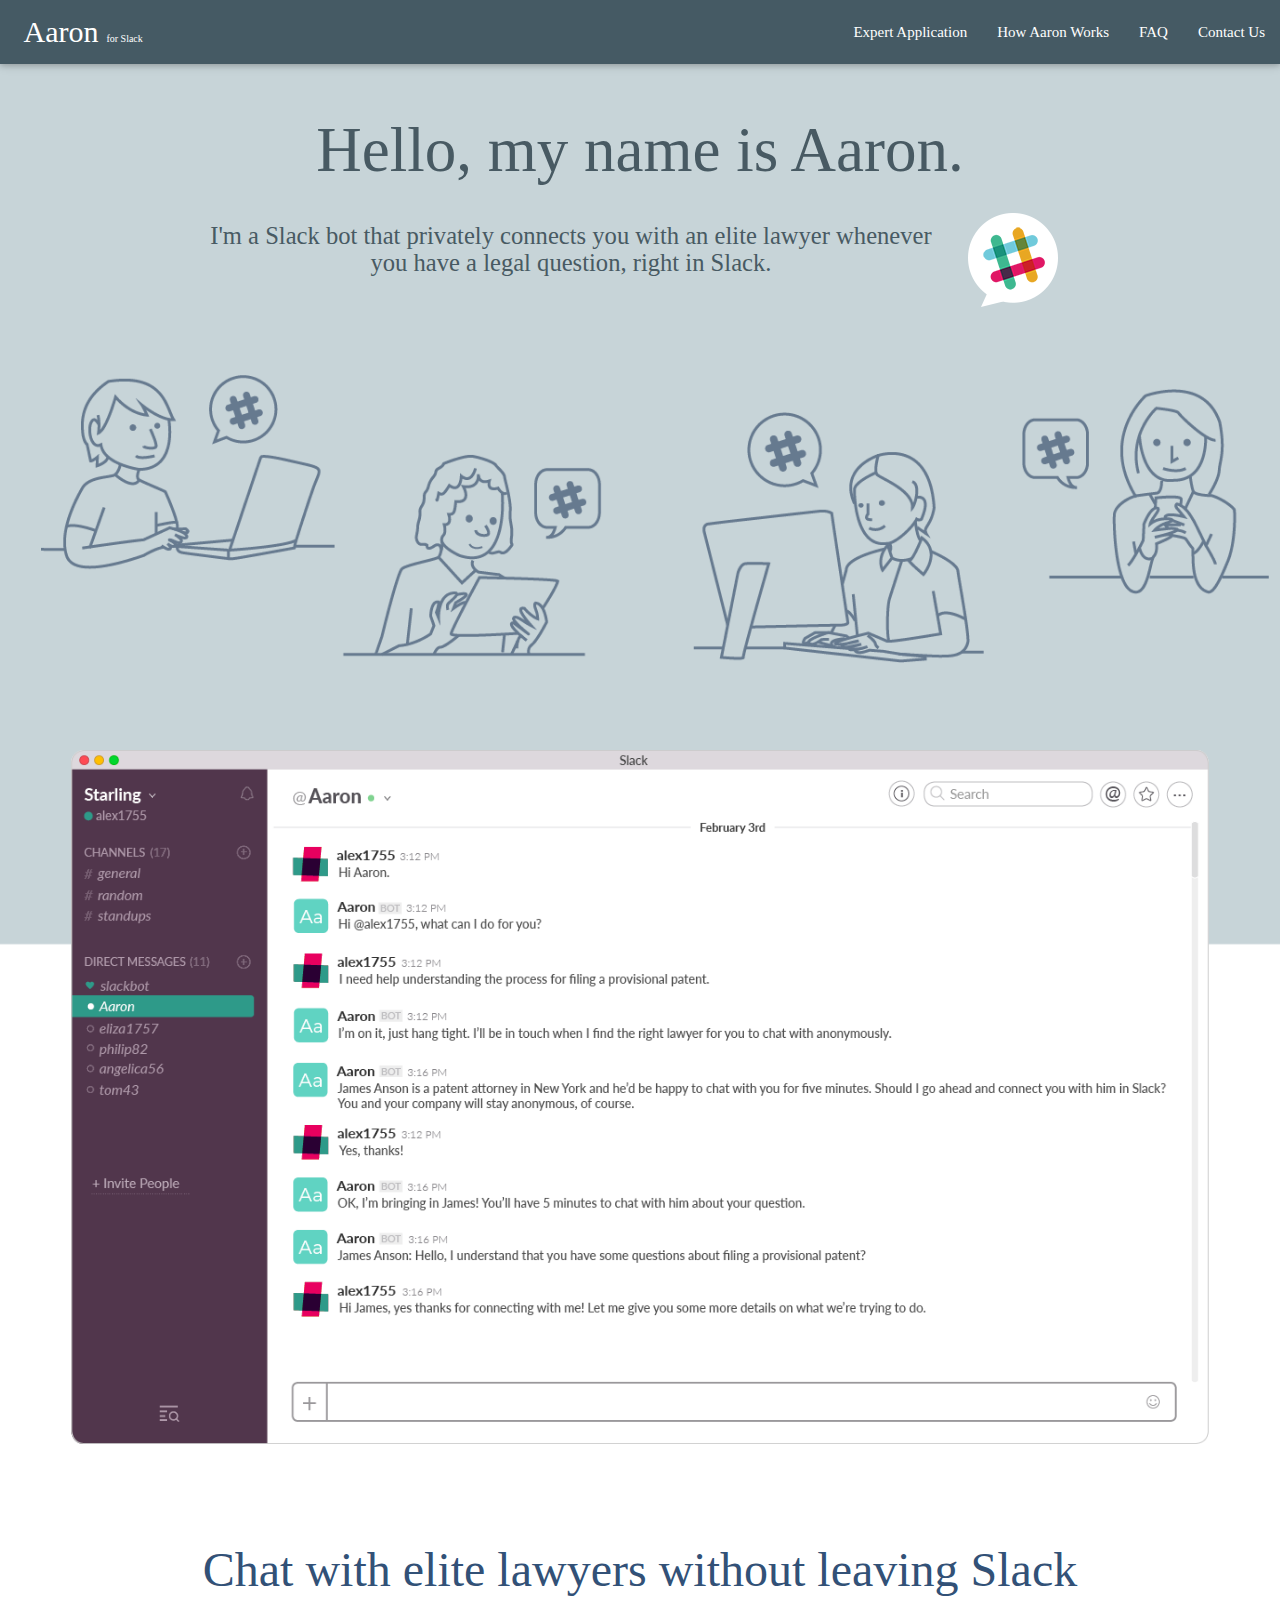
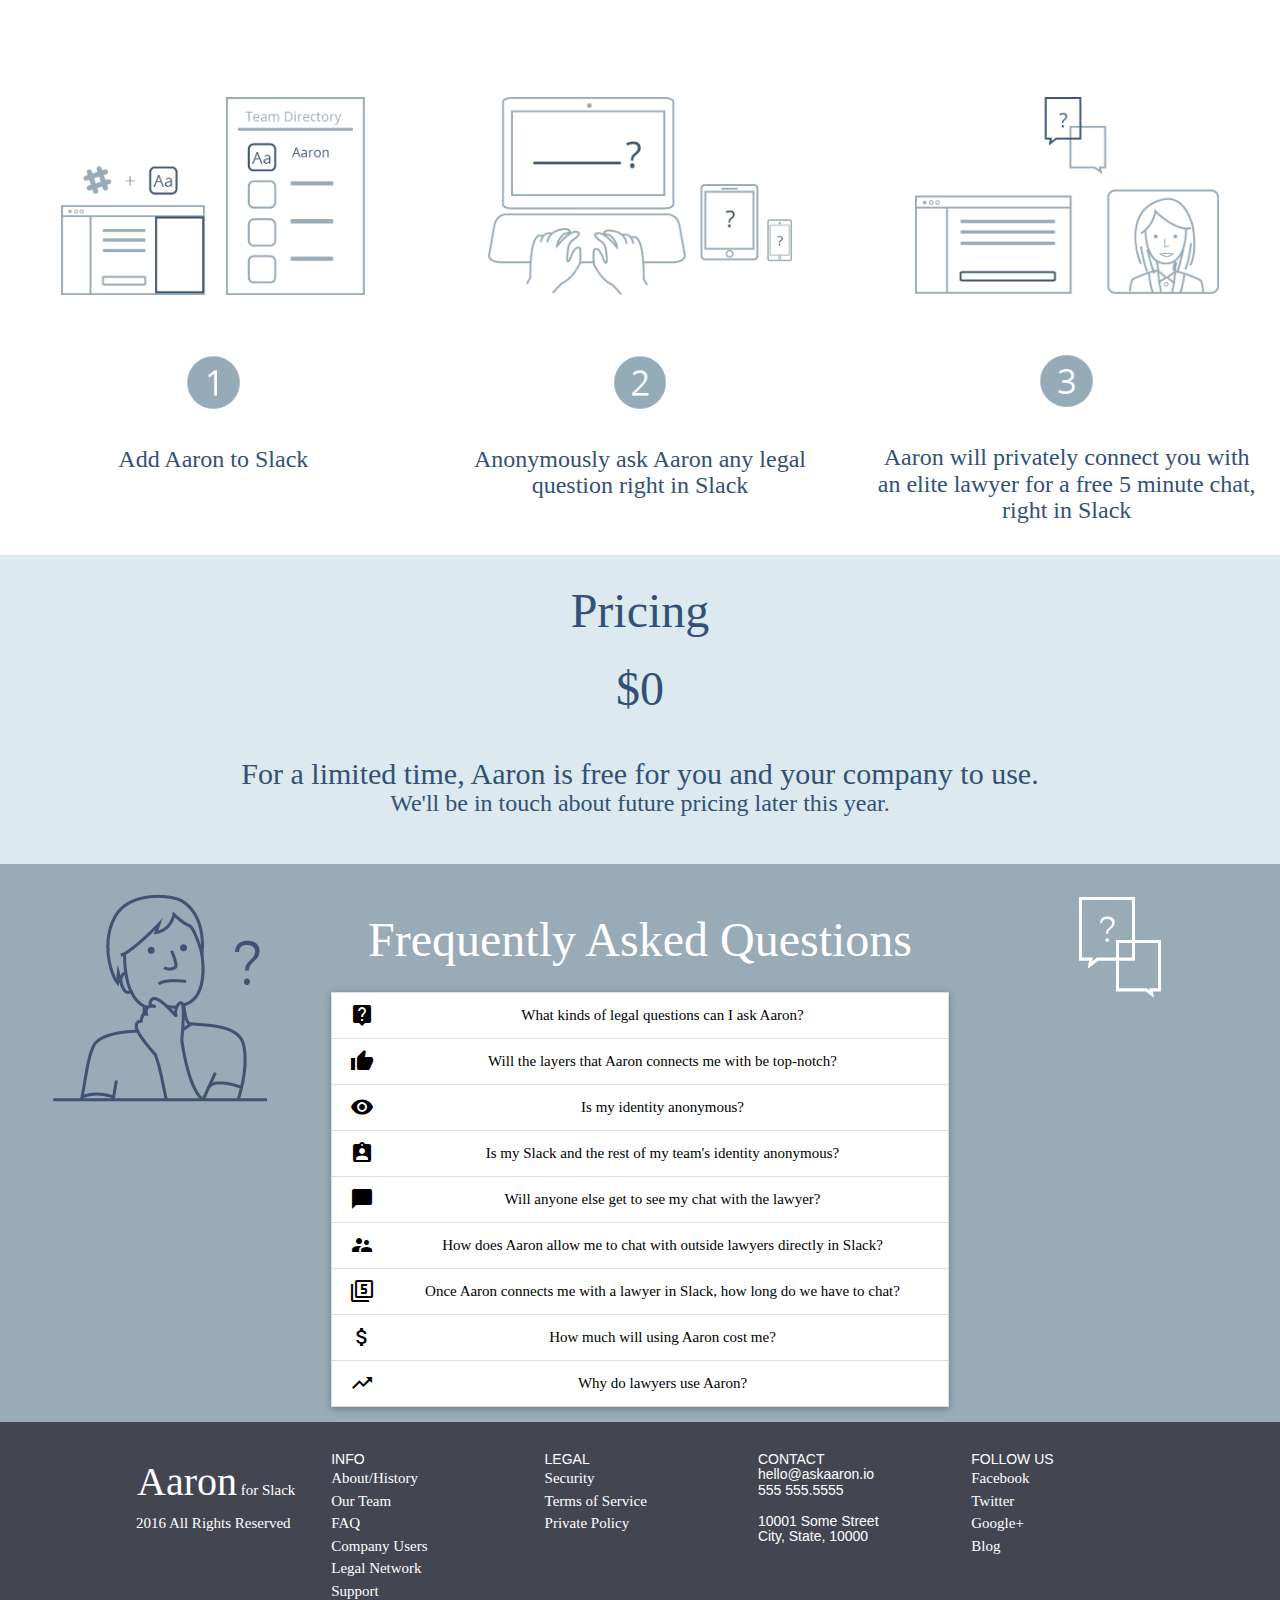
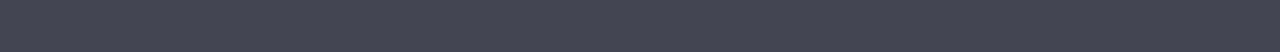
==== commit 58b995ae: "minor fixes" ====
--- a/index.html
+++ b/index.html
@@ -1,57 +1,60 @@
   <!DOCTYPE html>
   <html>
-    <head>
-      <!--Import Google Icon Font-->
-      <link href="http://fonts.googleapis.com/icon?family=Material+Icons" rel="stylesheet">
-      <!--Import materialize.css-->
-      <link type="text/css" rel="stylesheet" href="css/materialize.min.css"  media="screen,projection"/>
-      <!--Custom CSS-->
-      <link type="text/css" rel="stylesheet" href="css/legal_style.css" media="screen,projection"/>
-
-      <!--Let browser know website is optimized for mobile-->
-      <meta name="viewport" content="width=device-width, initial-scale=1.0"/>
-    </head>
-
-    <body>
-      <div class="row">
-        <nav class="blue-grey darken-2">
-    <div class="nav-wrapper">
-      <span style="color: white; font-size: 30px; padding-left:3%;">Aaron</span>
-            <span style="color: white; font-size: 10px;">for Slack</span>
-
-      <a href="#" data-activates="mobile-demo" class="button-collapse"><i class="material-icons">menu</i></a>
-      <ul class="right hide-on-med-and-down">
-        <li><a href="#"><span id="navitem">How Aaron Works</span></a></li>
-        <li><a href="#"><span id="navitem">FAQ</span></a></li>
-        <li><a href="#"><span id="navitem">Contact Us</span></a></li>
-      </ul>
-      <ul class="side-nav" id="mobile-demo">
-        <li><a href="#"><span id="navitem" style="color: black;">How Aaron Works</span></a></li>
-        <li><a href="#"><span id="navitem" style="color: black;">FAQ</span></a></li>
-        <li><a href="#"><span id="navitem" style="color: black;">Contact Us</span></a></li>
-      </ul>
-    </div>
-  </nav>
-      </div> <!-- row 1 nav end -->
-
-      <div class="row" id="top">
-        <div class="container">
-
-          <div class="col s12" align="center">
-            <h1 style="color: #485A63;">Hello, my name is Aaron.</h1>
-          </div>
-          <div class="col s10" align="center" style="margin-right: 0px; padding-right: 0px;">
-            <span><h5 style="color: #485A63;">I'm a Slack bot that privately connects you with an elite lawyer whenever you have a legal question, right in Slack.</h5></span>
-          </div>
-          <div class="col s2" align="center" style="padding: 0px; margin: 0px;">
-            <span><img id="slackbubble" class="responsive-img" src="images/slackbubble.png" style="padding: 0px; margin: 0px;"></span>
-          </div>
-
-        </div> <!-- container end-->
-      </div> <!-- row1 end-->
-
-      <div class="row">
-        <div class="container">
+  <head>
+  	<!--Import Google Icon Font-->
+  	<link href="http://fonts.googleapis.com/icon?family=Material+Icons" rel="stylesheet">
+  	<!--Import materialize.css-->
+  	<link type="text/css" rel="stylesheet" href="css/materialize.min.css"  media="screen,projection"/>
+  	<!--Custom CSS-->
+  	<link type="text/css" rel="stylesheet" href="css/legal_style.css" media="screen,projection"/>
+
+  	<!--Let browser know website is optimized for mobile-->
+  	<meta name="viewport" content="width=device-width, initial-scale=1.0"/>
+  </head>
+
+  <body>
+  	<div class="row">
+  		<nav class="blue-grey darken-2">
+  			<div class="nav-wrapper">
+  			<a href="index.html" class="brand-logo" style="padding-left: 20px;">
+  					<span style="color: white; font-size: 30px; padding-left:3%;">Aaron</span>
+  					<span style="color: white; font-size: 10px;">for Slack</span>
+  				</a>
+  				<a href="#" data-activates="mobile-demo" class="button-collapse"><i class="material-icons">menu</i></a>
+  				<ul class="right hide-on-med-and-down">
+  					<li><a href="expert-apply.html"><span id="navitem">Expert Application</span></a></li>
+  					<li><a href="#"><span id="navitem">How Aaron Works</span></a></li>
+  					<li><a href="#faq"><span id="navitem">FAQ</span></a></li>
+  					<li><a href="#"><span id="navitem">Contact Us</span></a></li>
+  				</ul>
+  				<ul class="side-nav" id="mobile-demo">
+  					<li><a href="expert-apply.html"><span id="navitem" style="color: black;">Expert Application</span></a></li>
+  					<li><a href="#"><span id="navitem" style="color: black;">How Aaron Works</span></a></li>
+  					<li><a href="#"><span id="navitem" style="color: black;">FAQ</span></a></li>
+  					<li><a href="#"><span id="navitem" style="color: black;">Contact Us</span></a></li>
+  				</ul>
+  			</div>
+  		</nav>
+  	</div> <!-- row 1 nav end -->
+
+  	<div class="row" id="top">
+  		<div class="container">
+
+  			<div class="col s12" align="center">
+  				<h1 style="color: #485A63;">Hello, my name is Aaron.</h1>
+  			</div>
+  			<div class="col s10" align="center" style="margin-right: 0px; padding-right: 0px;">
+  				<span><h5 style="color: #485A63;">I'm a Slack bot that privately connects you with an elite lawyer whenever you have a legal question, right in Slack.</h5></span>
+  			</div>
+  			<div class="col s2" align="center" style="padding: 0px; margin: 0px;">
+  				<span><img id="slackbubble" class="responsive-img" src="images/slackbubble.png" style="padding: 0px; margin: 0px;"></span>
+  			</div>
+
+  		</div> <!-- container end-->
+  	</div> <!-- row1 end-->
+
+  	<div class="row">
+  		<div class="container">
 
         <!--
           <form>
@@ -63,180 +66,180 @@
               <a href="https://slack.com/oauth/authorize?scope=incoming-webhook,bot&client_id=19221024294.23919050657" style="text-align: center; padding-top: 10px;"><img alt="Add to Slack" src="https://platform.slack-edge.com/img/add_to_slack.png" srcset="https://platform.slack-edge.com/img/add_to_slack.png 1x, https://platform.slack-edge.com/img/add_to_slack@2x.png 2x" />
 			  </a>
             </div>
-          </form>  -->
-          <div class="col s12">
-          
-          <script type="text/javascript">
-            window.Maitre = { uuid: "MF3317cb28c4" };
-          </script>
-          <script async="" src="https://maitreapp.co/widget.js" data-maitre=""> </script>
-
-		      </div>
-
-        </div> <!-- container end -->
-      </div> <!-- row2 end -->
-
-    <div class="row" style="margin-bottom: 80px; margin-top: 40px;"> <!-- image start-->
-      <div class="col s12">
-          <img id="allonslack" class="responsive-img" src="images/allonslack_gray.png" style="padding-left: 30px">
-      </div>
-    </div> <!-- row3 image end-->
-
-  <div class="row" style="margin:0px;">
-      <div id="screenshot"> <!-- screenshot start-->
-        <img id="mobile_screenshot" class="responsive-img" style="background-color: white;"src="images/mobile_screenshot_legal.png">
-        <img id="tablet_screenshot"class="responsive-img" style="background-color: white;" src="images/tablet_screenshot_legal.png">
-        <img id="desktop_screenshot" class="responsive-img" style="background-color: white;" src="images/screenshot_gray.png">
-      </div><!-- screenshot end-->
-  </div>
-  <div class="row" style="margin:0px; background-color:white;">
-      <div id="screenshot" style="text-align: center;"> <!-- screenshot start-->
-        <h1 style="color: #325177; margin-top: 0px; padding-top: 100px; font-size: 48px; margin-bottom: 0px; padding-bottom: 50px">Chat with elite lawyers without leaving Slack</h1>
-      </div>
-  </div>
-  <div class="row" id="screenshot" style="margin: 0px;">
-    <div id="screenshot" style="text-align: center;"> <!-- screenshot start-->
-        <div class="col s12 m4">
-          <img id="screenshot" class="responsive-img" src="images/AskAaron_gray.png" style="padding: 50px;">
-          <img id="screenshot" class="responsive-img" src="images/1_gray.png" style="width: 15%; height: auto;">
-          <h2 style="color: #325177; font-size: 24px; padding: 0px 10px 10px 10px;">
-            Add Aaron to Slack
-          </h2>
+        </form>  -->
+        <div class="col s12">
+
+        	<script type="text/javascript">
+        		window.Maitre = { uuid: "MF3317cb28c4" };
+        	</script>
+        	<script async="" src="https://maitreapp.co/widget.js" data-maitre=""> </script>
+
         </div>
-        <div class="col s12 m4">
-          <img id="screenshot" class="responsive-img" src="images/AskQuestion_gray.png" style="padding: 50px;">
-          <img id="screenshot" class="responsive-img" src="images/2_gray.png" style="width: 15%; height: auto;">
-          <h2 style="color: #325177; font-size: 24px; padding: 0px 10px 10px 10px;">
-            Anonymously ask Aaron any legal question right in Slack
-          </h2>
-        </div>
-        <div class="col s12 m4">
-          <img id="screenshot" class="responsive-img" src="images/Chat_gray.png" style="padding: 50px;">
-          <img id="screenshot" class="responsive-img" src="images/3_gray.png" style="width: 15%; height: auto;">
-          <h2 style="color: #325177; font-size: 24px; padding: 0px 10px 10px 10px;">
-            Aaron will privately connect you with an elite lawyer for a free 5 minute chat, right in Slack
-          </h2>
-        </div>
-    </div>
-  </div>
-
-  <div class="row" style="margin: 0px; background-color: #C7D4D8; text-align: center;">
-  <div class="row" style="margin: 0px; background-color: #DCE9EE; text-align: center;">
-    <h1 style=" margin-top: 0px; padding-top: 30px; font-size: 48px;">Pricing</h1>
-    <h2 style=" margin-top: 0px; padding-bottom: 20px; font-size: 48px;">$0</h2>
-    <h2 style=" margin-top: 0px; margin-bottom: 0px; padding-bottom: 0px; font-size: 30px;">For a limited time, Aaron is free for you and your company to use.</h2>
-    <h3 style=" margin-top: 0px; padding-bottom: 30px; font-size: 24px;">We'll be in touch about future pricing later this year.</h3>
-  </div>
-  <div class="row" style="margin: 0px; text-align: center; color: white; background-color: #99ABB7;">
-    <div class="col s3">
-    <!-- images go into this column-->
-    <img class="responsive-img" src="images/Questioning_gray.png" height="auto" style="padding-top: 30px;">
-    </div>
-    <div class="col s6">
-      <h1 style="font-size: 48px; margin-top: 50px;">
-        Frequently Asked Questions
-      </h1>
-        <div style="color: black;">
-        <ul class="collapsible" data-collapsible="accordion">
-        <li>
-          <div class="collapsible-header"><i class="material-icons">live_help</i>What kinds of legal questions can I ask Aaron?</div>
-          <div class="collapsible-body" style="background-color: #fff;"><p>Ask Aaron any legal question you'd like. Aaron's network of lawyers cover many areas of law.</p></div>
-        </li>
-        <li>
-          <div class="collapsible-header"><i class="material-icons">thumb_up</i>Will the layers that Aaron connects me with be top-notch?</div>
-          <div class="collapsible-body" style="background-color: #fff;"><p>You know it! Aaron carefully vets every lawyer that gets added to our network.</p></div>
-        </li>
-        <li>
-          <div class="collapsible-header"><i class="material-icons">visibility</i>Is my identity anonymous?</div>
-          <div class="collapsible-body" style="background-color: #fff;"><p>Yes. Your identity will be kept completely anonymous. The lawyers that you connect with will not know who you are.</p></div>
-        </li>
-        <li>
-          <div class="collapsible-header"><i class="material-icons">assignment_ind</i>Is my Slack and the rest of my team's identity anonymous?</div>
-          <div class="collapsible-body" style="background-color: #fff;"><p>Yes. Lawyers won't know what company you or your colleagues work for. Everyone that is with you in Slack will be kept anonymous.</p></div>
-        </li>
-        <li>
-          <div class="collapsible-header"><i class="material-icons">chat_bubble</i>Will anyone else get to see my chat with the lawyer?</div>
-          <div class="collapsible-body" style="background-color: #fff;"><p>Not unless you show them!</p></div>
-        </li>
-        <li>
-          <div class="collapsible-header"><i class="material-icons">supervisor_account</i>How does Aaron allow me to chat with outside lawyers directly in Slack?</div>
-          <div class="collapsible-body" style="background-color: #fff;"><p>Our technology enables Aaron to facilitate conversations between people in your Slack and lawyers that are not in your Slack. Aaron helps relay the messages back and forth, but lawyers never actually get added to your Slack. Scroll up to check out the screenshot if you're still befuddled.</p></div>
-        </li>
-        <li>
-          <div class="collapsible-header"><i class="material-icons">filter_5</i>Once Aaron connects me with a lawyer in Slack, how long do we have to chat?</div>
-          <div class="collapsible-body" style="background-color: #fff;"><p>You'll get 5 minutes to chat with the lawyer, so make it count! Don't worry, you'll get the lawyer's contact info at the end of the chat in case you need to get in touch.</p></div>
-        </li>
-        <li>
-          <div class="collapsible-header"><i class="material-icons">attach_money</i>How much will using Aaron cost me?</div>
-          <div class="collapsible-body" style="background-color: #fff;"><p>Aaron is completely free to use for now. We'll circle back with you later this year about future pricing plans.</p></div>
-        </li>
-        <li>
-          <div class="collapsible-header"><i class="material-icons">trending_up</i>Why do lawyers use Aaron?</div>
-          <div class="collapsible-body" style="background-color: #fff;"><p>Aaron is a great way for lawyers to be helpful and meet new clients. They're happy to help!</p></div>
-        </li>
-      </ul>
-      </div>
-    </div>
-    <div class="col s3">
-      <!-- images go into this column-->
-        <img class="responsive-img" src="images/Questionbubbles.png" height="auto" style="padding-top: 30px;">
-    </div>
-  </div>
-
-  <div class="row" style="color: white; margin: 0px; text-align: center; background-color: #434651; padding-top: 30px; padding-bottom: 50px">
-    <div class="col m2 offset-m1">
-        <div>
-        <span style="font-size: 40px; padding-left:3%;">Aaron</span>
-        <span style="font-size: 15px;">for Slack</span>
-        </div>
-        <div>
-        <span>2016 All Rights Reserved</span>
-        </div>
-    </div>
-    <div class="col m2">
-      <h1 class="contactInfo" style="font-family: OpenSans, sans-serif;">INFO</h1>
-      <a href="#">About/History</a>
-      <a href="#">Our Team</a>
-      <a href="#">FAQ</a>
-      <a href="#">Company Users</a>
-      <a href="#">Legal Network</a>
-      <a href="#">Support</a>
-    </div>
-    <div class="col m2">
-      <h1 class="contactInfo" style="font-family: OpenSans, sans-serif;">LEGAL</h1>
-      <a href="#">Security</a>
-      <a href="#">Terms of Service</a>
-      <a href="#">Private Policy</a>
-    </div>
-    <div class="col m2">
-      <h1 class="contactInfo" style="font-family: OpenSans, sans-serif;">
-        CONTACT <br>
-        hello@askaaron.io <br>
-        555 555.5555 <br> <br>
-        10001 Some Street <br>
-        City, State, 10000
-      </h2>
-    </div>
-    <div class="col m2">
-      <h1 class="contactInfo" style="font-family: OpenSans, sans-serif;" >FOLLOW US</h1>
-      <a href="#">Facebook</a>
-      <a href="#">Twitter</a>
-      <a href="#">Google+</a>
-      <a href="#">Blog</a>
-    </div>
-
-  </div>
-        
-      </div><!-- screenshot end-->
-  </div>
-
-      <!--Import jQuery before materialize.js-->
-      <script type="text/javascript" src="https://code.jquery.com/jquery-2.1.1.min.js"></script>
-      <script type="text/javascript" src="js/materialize.min.js"></script>
-      <script type="text/javascript">
-      $(document).ready(function(){
-      $(".button-collapse").sideNav();
-    });
-    </script>
-    </body>
-  </html>+
+    </div> <!-- container end -->
+</div> <!-- row2 end -->
+
+<div class="row" style="margin-bottom: 80px; margin-top: 40px;"> <!-- image start-->
+	<div class="col s12">
+		<img id="allonslack" class="responsive-img" src="images/allonslack_gray.png" style="padding-left: 30px">
+	</div>
+</div> <!-- row3 image end-->
+
+<div class="row" style="margin:0px;">
+	<div id="screenshot"> <!-- screenshot start-->
+		<img id="mobile_screenshot" class="responsive-img" style="background-color: white;"src="images/mobile_screenshot_legal.png">
+		<img id="tablet_screenshot"class="responsive-img" style="background-color: white;" src="images/tablet_screenshot_legal.png">
+		<img id="desktop_screenshot" class="responsive-img" style="background-color: white;" src="images/screenshot_gray.png">
+	</div><!-- screenshot end-->
+</div>
+<div class="row" style="margin:0px; background-color:white;">
+	<div id="screenshot" style="text-align: center;"> <!-- screenshot start-->
+		<h1 style="color: #325177; margin-top: 0px; padding-top: 100px; font-size: 48px; margin-bottom: 0px; padding-bottom: 50px">Chat with elite lawyers without leaving Slack</h1>
+	</div>
+</div>
+<div class="row" id="screenshot" style="margin: 0px;">
+	<div id="screenshot" style="text-align: center;"> <!-- screenshot start-->
+		<div class="col s12 m4">
+			<img id="screenshot" class="responsive-img" src="images/AskAaron_gray.png" style="padding: 50px;">
+			<img id="screenshot" class="responsive-img" src="images/1_gray.png" style="width: 15%; height: auto;">
+			<h2 style="color: #325177; font-size: 24px; padding: 0px 10px 10px 10px;">
+				Add Aaron to Slack
+			</h2>
+		</div>
+		<div class="col s12 m4">
+			<img id="screenshot" class="responsive-img" src="images/AskQuestion_gray.png" style="padding: 50px;">
+			<img id="screenshot" class="responsive-img" src="images/2_gray.png" style="width: 15%; height: auto;">
+			<h2 style="color: #325177; font-size: 24px; padding: 0px 10px 10px 10px;">
+				Anonymously ask Aaron any legal question right in Slack
+			</h2>
+		</div>
+		<div class="col s12 m4">
+			<img id="screenshot" class="responsive-img" src="images/Chat_gray.png" style="padding: 50px;">
+			<img id="screenshot" class="responsive-img" src="images/3_gray.png" style="width: 15%; height: auto;">
+			<h2 style="color: #325177; font-size: 24px; padding: 0px 10px 10px 10px;">
+				Aaron will privately connect you with an elite lawyer for a free 5 minute chat, right in Slack
+			</h2>
+		</div>
+	</div>
+</div>
+
+<div class="row" style="margin: 0px; background-color: #C7D4D8; text-align: center;">
+	<div class="row" style="margin: 0px; background-color: #DCE9EE; text-align: center;">
+		<h1 style=" margin-top: 0px; padding-top: 30px; font-size: 48px;">Pricing</h1>
+		<h2 style=" margin-top: 0px; padding-bottom: 20px; font-size: 48px;">$0</h2>
+		<h2 style=" margin-top: 0px; margin-bottom: 0px; padding-bottom: 0px; font-size: 30px;">For a limited time, Aaron is free for you and your company to use.</h2>
+		<h3 style=" margin-top: 0px; padding-bottom: 30px; font-size: 24px;">We'll be in touch about future pricing later this year.</h3>
+	</div>
+	<div class="row" id="faq" style="margin: 0px; text-align: center; color: white; background-color: #99ABB7;">
+		<div class="col s3">
+			<!-- images go into this column-->
+			<img class="responsive-img" src="images/Questioning_gray.png" height="auto" style="padding-top: 30px;">
+		</div>
+		<div class="col s6">
+			<h1 style="font-size: 48px; margin-top: 50px;">
+				Frequently Asked Questions
+			</h1>
+			<div style="color: black;">
+				<ul class="collapsible" data-collapsible="accordion">
+					<li>
+						<div class="collapsible-header"><i class="material-icons">live_help</i>What kinds of legal questions can I ask Aaron?</div>
+						<div class="collapsible-body" style="background-color: #fff;"><p>Ask Aaron any legal question you'd like. Aaron's network of lawyers cover many areas of law.</p></div>
+					</li>
+					<li>
+						<div class="collapsible-header"><i class="material-icons">thumb_up</i>Will the layers that Aaron connects me with be top-notch?</div>
+						<div class="collapsible-body" style="background-color: #fff;"><p>You know it! Aaron carefully vets every lawyer that gets added to our network.</p></div>
+					</li>
+					<li>
+						<div class="collapsible-header"><i class="material-icons">visibility</i>Is my identity anonymous?</div>
+						<div class="collapsible-body" style="background-color: #fff;"><p>Yes. Your identity will be kept completely anonymous. The lawyers that you connect with will not know who you are.</p></div>
+					</li>
+					<li>
+						<div class="collapsible-header"><i class="material-icons">assignment_ind</i>Is my Slack and the rest of my team's identity anonymous?</div>
+						<div class="collapsible-body" style="background-color: #fff;"><p>Yes. Lawyers won't know what company you or your colleagues work for. Everyone that is with you in Slack will be kept anonymous.</p></div>
+					</li>
+					<li>
+						<div class="collapsible-header"><i class="material-icons">chat_bubble</i>Will anyone else get to see my chat with the lawyer?</div>
+						<div class="collapsible-body" style="background-color: #fff;"><p>Not unless you show them!</p></div>
+					</li>
+					<li>
+						<div class="collapsible-header"><i class="material-icons">supervisor_account</i>How does Aaron allow me to chat with outside lawyers directly in Slack?</div>
+						<div class="collapsible-body" style="background-color: #fff;"><p>Our technology enables Aaron to facilitate conversations between people in your Slack and lawyers that are not in your Slack. Aaron helps relay the messages back and forth, but lawyers never actually get added to your Slack. Scroll up to check out the screenshot if you're still befuddled.</p></div>
+					</li>
+					<li>
+						<div class="collapsible-header"><i class="material-icons">filter_5</i>Once Aaron connects me with a lawyer in Slack, how long do we have to chat?</div>
+						<div class="collapsible-body" style="background-color: #fff;"><p>You'll get 5 minutes to chat with the lawyer, so make it count! Don't worry, you'll get the lawyer's contact info at the end of the chat in case you need to get in touch.</p></div>
+					</li>
+					<li>
+						<div class="collapsible-header"><i class="material-icons">attach_money</i>How much will using Aaron cost me?</div>
+						<div class="collapsible-body" style="background-color: #fff;"><p>Aaron is completely free to use for now. We'll circle back with you later this year about future pricing plans.</p></div>
+					</li>
+					<li>
+						<div class="collapsible-header"><i class="material-icons">trending_up</i>Why do lawyers use Aaron?</div>
+						<div class="collapsible-body" style="background-color: #fff;"><p>Aaron is a great way for lawyers to be helpful and meet new clients. They're happy to help!</p></div>
+					</li>
+				</ul>
+			</div>
+		</div>
+		<div class="col s3">
+			<!-- images go into this column-->
+			<img class="responsive-img" src="images/Questionbubbles.png" height="auto" style="padding-top: 30px;">
+		</div>
+	</div>
+
+	<div class="row" style="color: white; margin: 0px; text-align: center; background-color: #434651; padding-top: 30px; padding-bottom: 50px">
+		<div class="col m2 offset-m1">
+			<div>
+				<span style="font-size: 40px; padding-left:3%;">Aaron</span>
+				<span style="font-size: 15px;">for Slack</span>
+			</div>
+			<div>
+				<span>2016 All Rights Reserved</span>
+			</div>
+		</div>
+		<div class="col m2">
+			<h1 class="contactInfo" style="font-family: OpenSans, sans-serif;">INFO</h1>
+			<a href="#">About/History</a>
+			<a href="#">Our Team</a>
+			<a href="#">FAQ</a>
+			<a href="#">Company Users</a>
+			<a href="#">Legal Network</a>
+			<a href="#">Support</a>
+		</div>
+		<div class="col m2">
+			<h1 class="contactInfo" style="font-family: OpenSans, sans-serif;">LEGAL</h1>
+			<a href="#">Security</a>
+			<a href="#">Terms of Service</a>
+			<a href="#">Private Policy</a>
+		</div>
+		<div class="col m2">
+			<h1 class="contactInfo" style="font-family: OpenSans, sans-serif;">
+				CONTACT <br>
+				hello@askaaron.io <br>
+				555 555.5555 <br> <br>
+				10001 Some Street <br>
+				City, State, 10000
+			</h2>
+		</div>
+		<div class="col m2">
+			<h1 class="contactInfo" style="font-family: OpenSans, sans-serif;" >FOLLOW US</h1>
+			<a href="#">Facebook</a>
+			<a href="#">Twitter</a>
+			<a href="#">Google+</a>
+			<a href="#">Blog</a>
+		</div>
+
+	</div>
+
+</div><!-- screenshot end-->
+</div>
+
+<!--Import jQuery before materialize.js-->
+<script type="text/javascript" src="https://code.jquery.com/jquery-2.1.1.min.js"></script>
+<script type="text/javascript" src="js/materialize.min.js"></script>
+<script type="text/javascript">
+	$(document).ready(function(){
+		$(".button-collapse").sideNav();
+	});
+</script>
+</body>
+</html>--- a/css/legal_style.css
+++ b/css/legal_style.css
@@ -195,4 +195,41 @@
 	text-align: center;
 }
 
-
+.input-field input {
+	border: none;
+    background-color: white;
+    border-style: solid;
+    border-radius: 10px;
+    border-color: #455A64;
+    font-size: 16px;
+    text-indent: 20px;
+}
+
+.input-field input[type=text]:focus {
+    border-bottom: 0px solid #000;
+    box-shadow: 0 0px 0 0 #000;
+    border: none;
+    border-style: solid;
+    border-radius: 10px;
+    border-color: #455A64;
+ }
+
+ .input-field input[type=email]:focus {
+    border-bottom: 0px solid #000;
+    box-shadow: 0 0px 0 0 #000;
+    border: none;
+    border-style: solid;
+    border-radius: 10px;
+    border-color: #455A64;
+ }
+
+ .submit_button {
+ 	background-color: #FE4F52;
+ 	color: #403E41;
+	border-radius: 10px;
+	padding: 17px 50px 17px 50px;
+	box-shadow: 0 2px 5px 0 rgba(0,0,0,0.2), 0 2px 5px 0 rgba(0,0,0,0.19);
+	border:none;
+	margin-bottom: 10px;
+	font-size: 18px;
+ }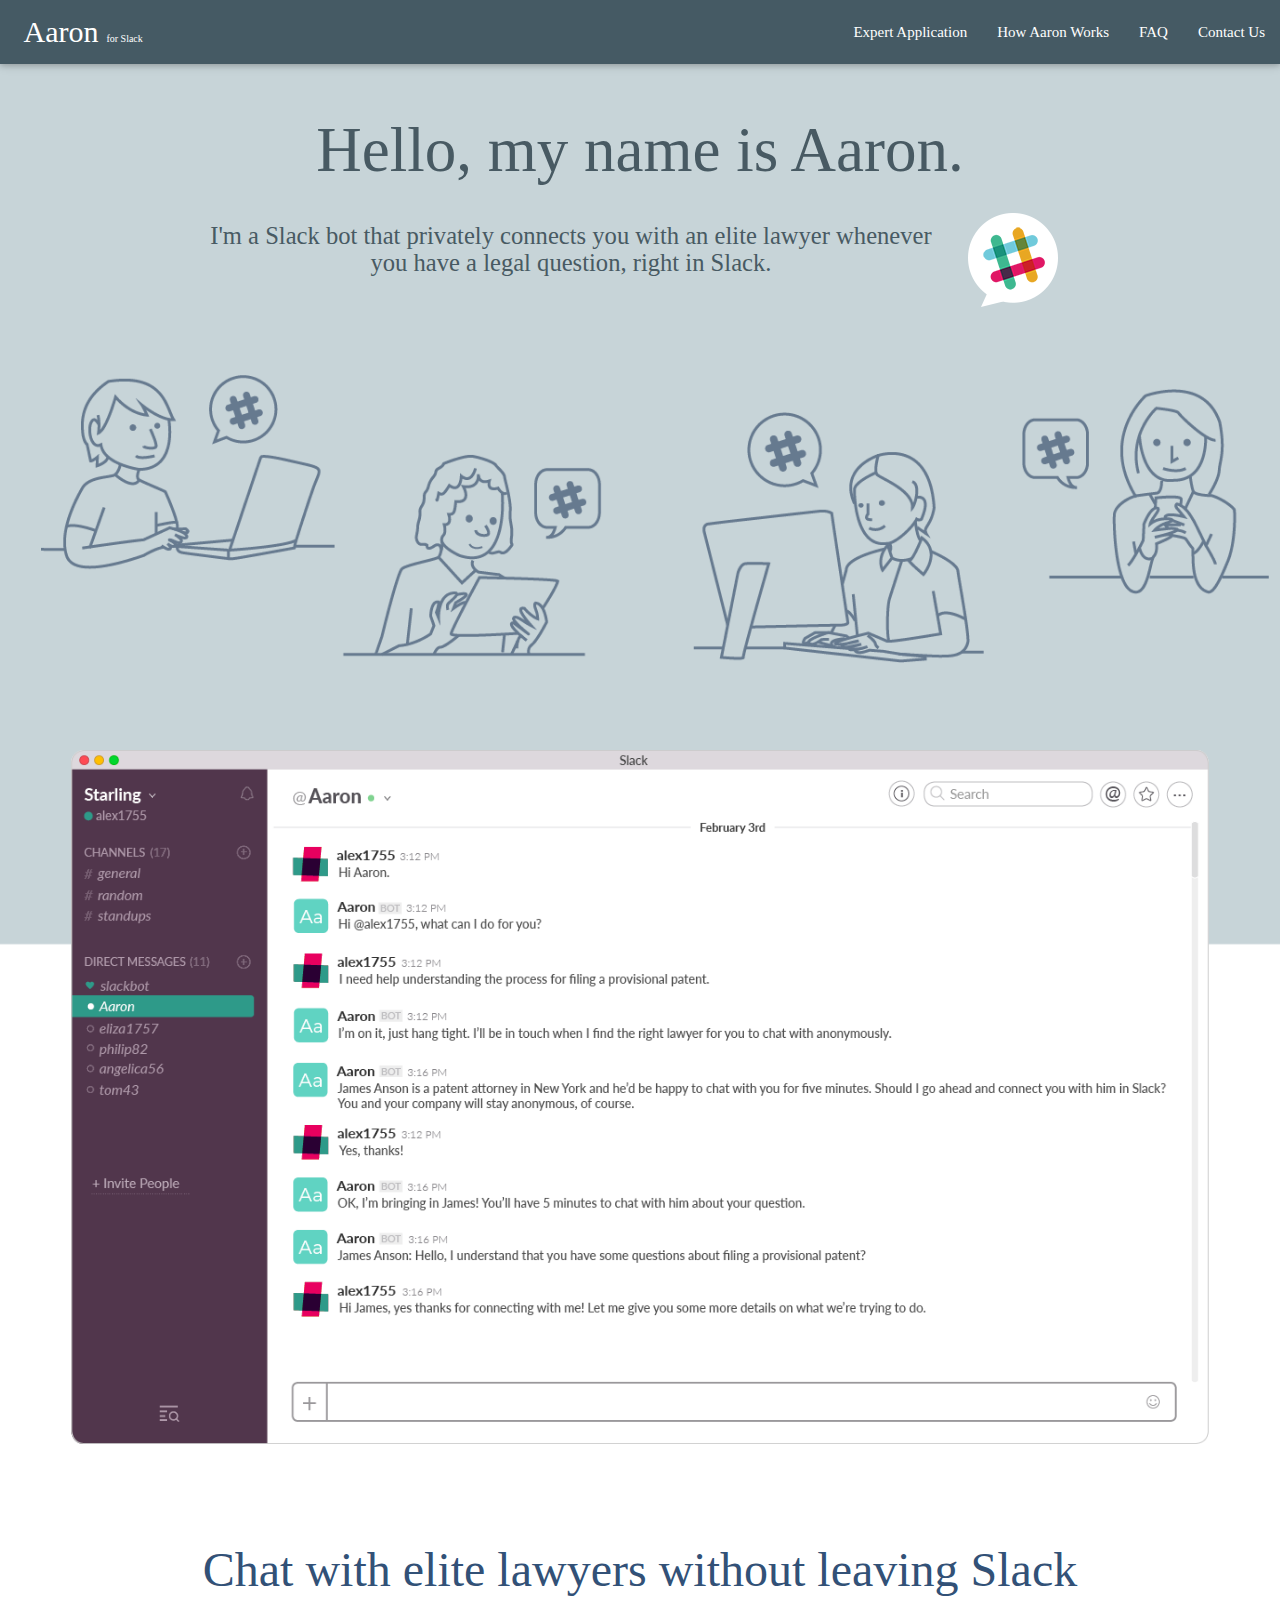
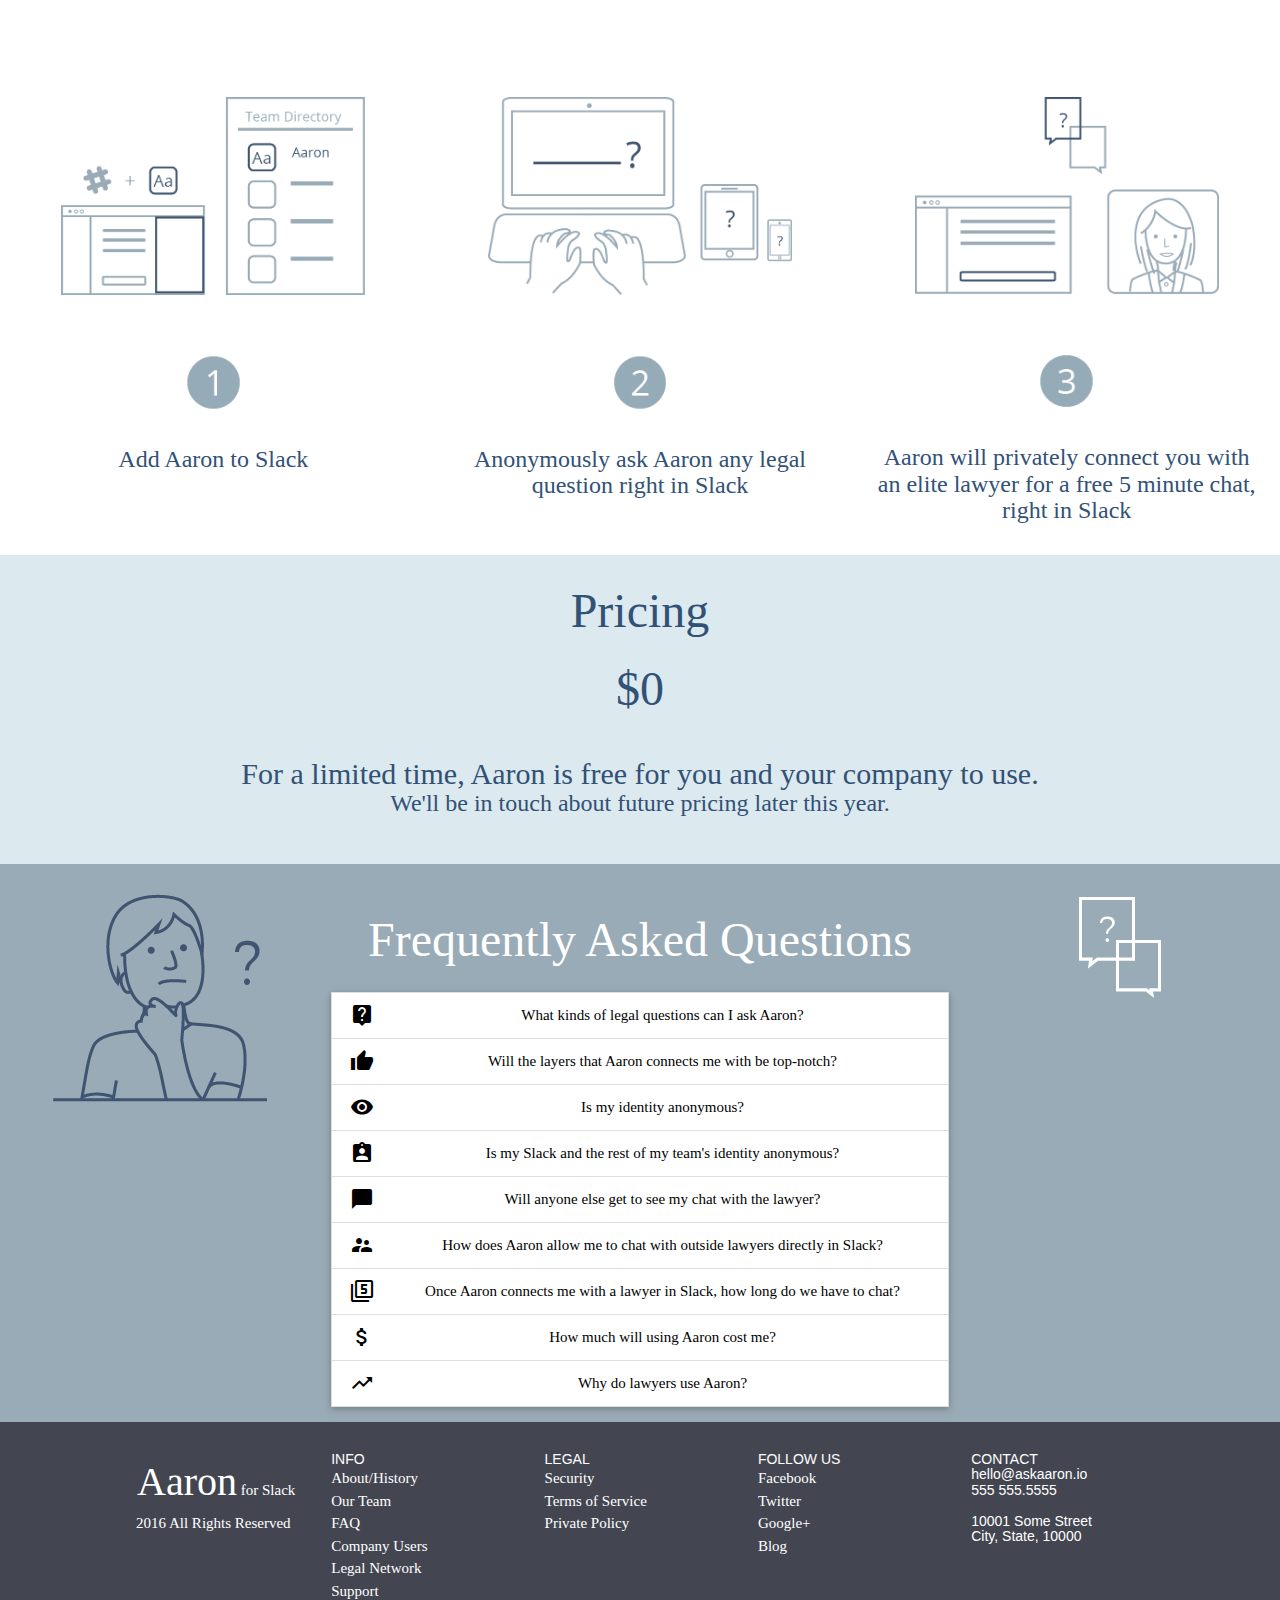
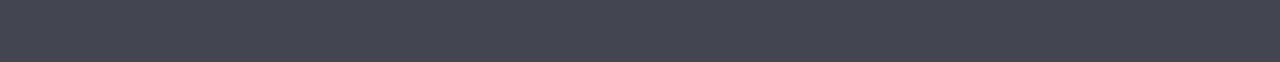
==== commit 2877d047: "some more style fixes" ====
--- a/index.html
+++ b/index.html
@@ -38,7 +38,7 @@
   	</div> <!-- row 1 nav end -->
 
   	<div class="row" id="top">
-  		<div class="container">
+  		<div class="container" style="padding: 0px;">
 
   			<div class="col s12" align="center">
   				<h1 style="color: #485A63;">Hello, my name is Aaron.</h1>
@@ -131,11 +131,11 @@
 		<h3 style=" margin-top: 0px; padding-bottom: 30px; font-size: 24px;">We'll be in touch about future pricing later this year.</h3>
 	</div>
 	<div class="row" id="faq" style="margin: 0px; text-align: center; color: white; background-color: #99ABB7;">
-		<div class="col s3">
+		<div class="col m3" id="faq-pic1">
 			<!-- images go into this column-->
 			<img class="responsive-img" src="images/Questioning_gray.png" height="auto" style="padding-top: 30px;">
 		</div>
-		<div class="col s6">
+		<div class="col s12 m6">
 			<h1 style="font-size: 48px; margin-top: 50px;">
 				Frequently Asked Questions
 			</h1>
@@ -180,14 +180,14 @@
 				</ul>
 			</div>
 		</div>
-		<div class="col s3">
+		<div class="col m3" id="faq-pic2">
 			<!-- images go into this column-->
 			<img class="responsive-img" src="images/Questionbubbles.png" height="auto" style="padding-top: 30px;">
 		</div>
 	</div>
 
 	<div class="row" style="color: white; margin: 0px; text-align: center; background-color: #434651; padding-top: 30px; padding-bottom: 50px">
-		<div class="col m2 offset-m1">
+		<div class="col s12 m2 offset-m1" style="padding-bottom: 10px">
 			<div>
 				<span style="font-size: 40px; padding-left:3%;">Aaron</span>
 				<span style="font-size: 15px;">for Slack</span>
@@ -196,7 +196,7 @@
 				<span>2016 All Rights Reserved</span>
 			</div>
 		</div>
-		<div class="col m2">
+		<div class="col s6 m2" style="padding-bottom: 10px">
 			<h1 class="contactInfo" style="font-family: OpenSans, sans-serif;">INFO</h1>
 			<a href="#">About/History</a>
 			<a href="#">Our Team</a>
@@ -205,13 +205,20 @@
 			<a href="#">Legal Network</a>
 			<a href="#">Support</a>
 		</div>
-		<div class="col m2">
+		<div class="col s6 m2" style="padding-bottom: 10px">
 			<h1 class="contactInfo" style="font-family: OpenSans, sans-serif;">LEGAL</h1>
 			<a href="#">Security</a>
 			<a href="#">Terms of Service</a>
 			<a href="#">Private Policy</a>
 		</div>
-		<div class="col m2">
+		<div class="col s6 m2" style="padding-bottom: 10px">
+			<h1 class="contactInfo" style="font-family: OpenSans, sans-serif;" >FOLLOW US</h1>
+			<a href="#">Facebook</a>
+			<a href="#">Twitter</a>
+			<a href="#">Google+</a>
+			<a href="#">Blog</a>
+		</div>
+		<div class="col s6 m2" style="padding-bottom: 10px">
 			<h1 class="contactInfo" style="font-family: OpenSans, sans-serif;">
 				CONTACT <br>
 				hello@askaaron.io <br>
@@ -220,13 +227,7 @@
 				City, State, 10000
 			</h2>
 		</div>
-		<div class="col m2">
-			<h1 class="contactInfo" style="font-family: OpenSans, sans-serif;" >FOLLOW US</h1>
-			<a href="#">Facebook</a>
-			<a href="#">Twitter</a>
-			<a href="#">Google+</a>
-			<a href="#">Blog</a>
-		</div>
+		
 
 	</div>
 
--- a/css/legal_style.css
+++ b/css/legal_style.css
@@ -114,7 +114,7 @@
 
 }
 
-/* Larger than phablet (also point when grid becomes active) */
+/* Larger than tablet (also point when grid becomes active) */
 @media (min-width: 550px) {
 
  	#mobile_screenshot
@@ -129,6 +129,7 @@
 	{
 		display: none;
 	}
+
 }
 
 /* Larger than tablet */
@@ -166,7 +167,8 @@
 }
 
 #maitre-widget-container div.maitre-field {
-	display: inline-block;
+	width: 100%;
+	display: inline;
 }
 
 #maitre-widget-container input {
@@ -175,7 +177,8 @@
 	box-shadow: 0 2px 5px 0 rgba(0,0,0,0.2), 0 2px 5px 0 rgba(0,0,0,0.19);
 	background-color: white;
 	text-align: center;
-	width: 400px;
+	width: 100%;
+	max-width: 400px;
 	font-size: 24;
 }
 
@@ -183,7 +186,7 @@
 	background-color: #CF7275;
 	color: white;
 	border-radius: 10px;
-	padding: 10px 30px 10px 30px;
+	padding: 12px 30px 12px 30px;
 	box-shadow: 0 2px 5px 0 rgba(0,0,0,0.2), 0 2px 5px 0 rgba(0,0,0,0.19);
 	border:none;
 	margin-bottom: 10px;
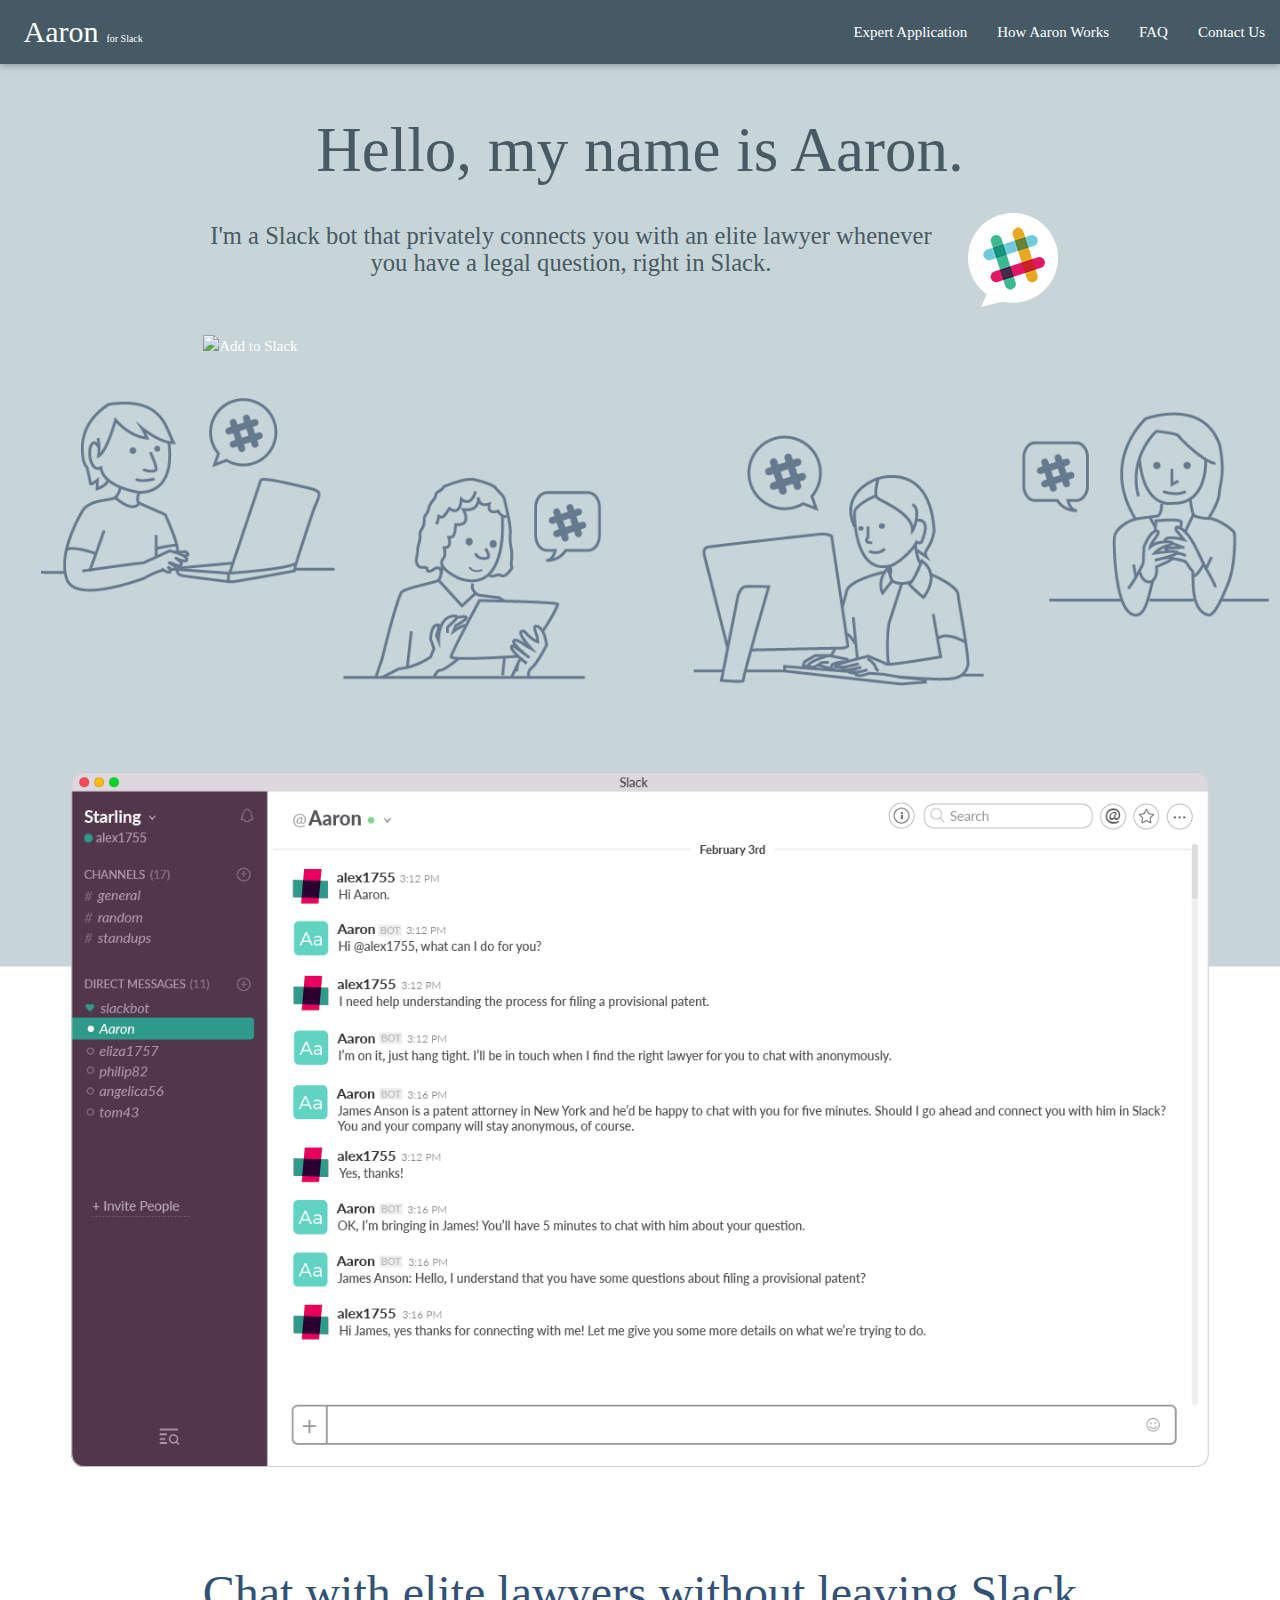
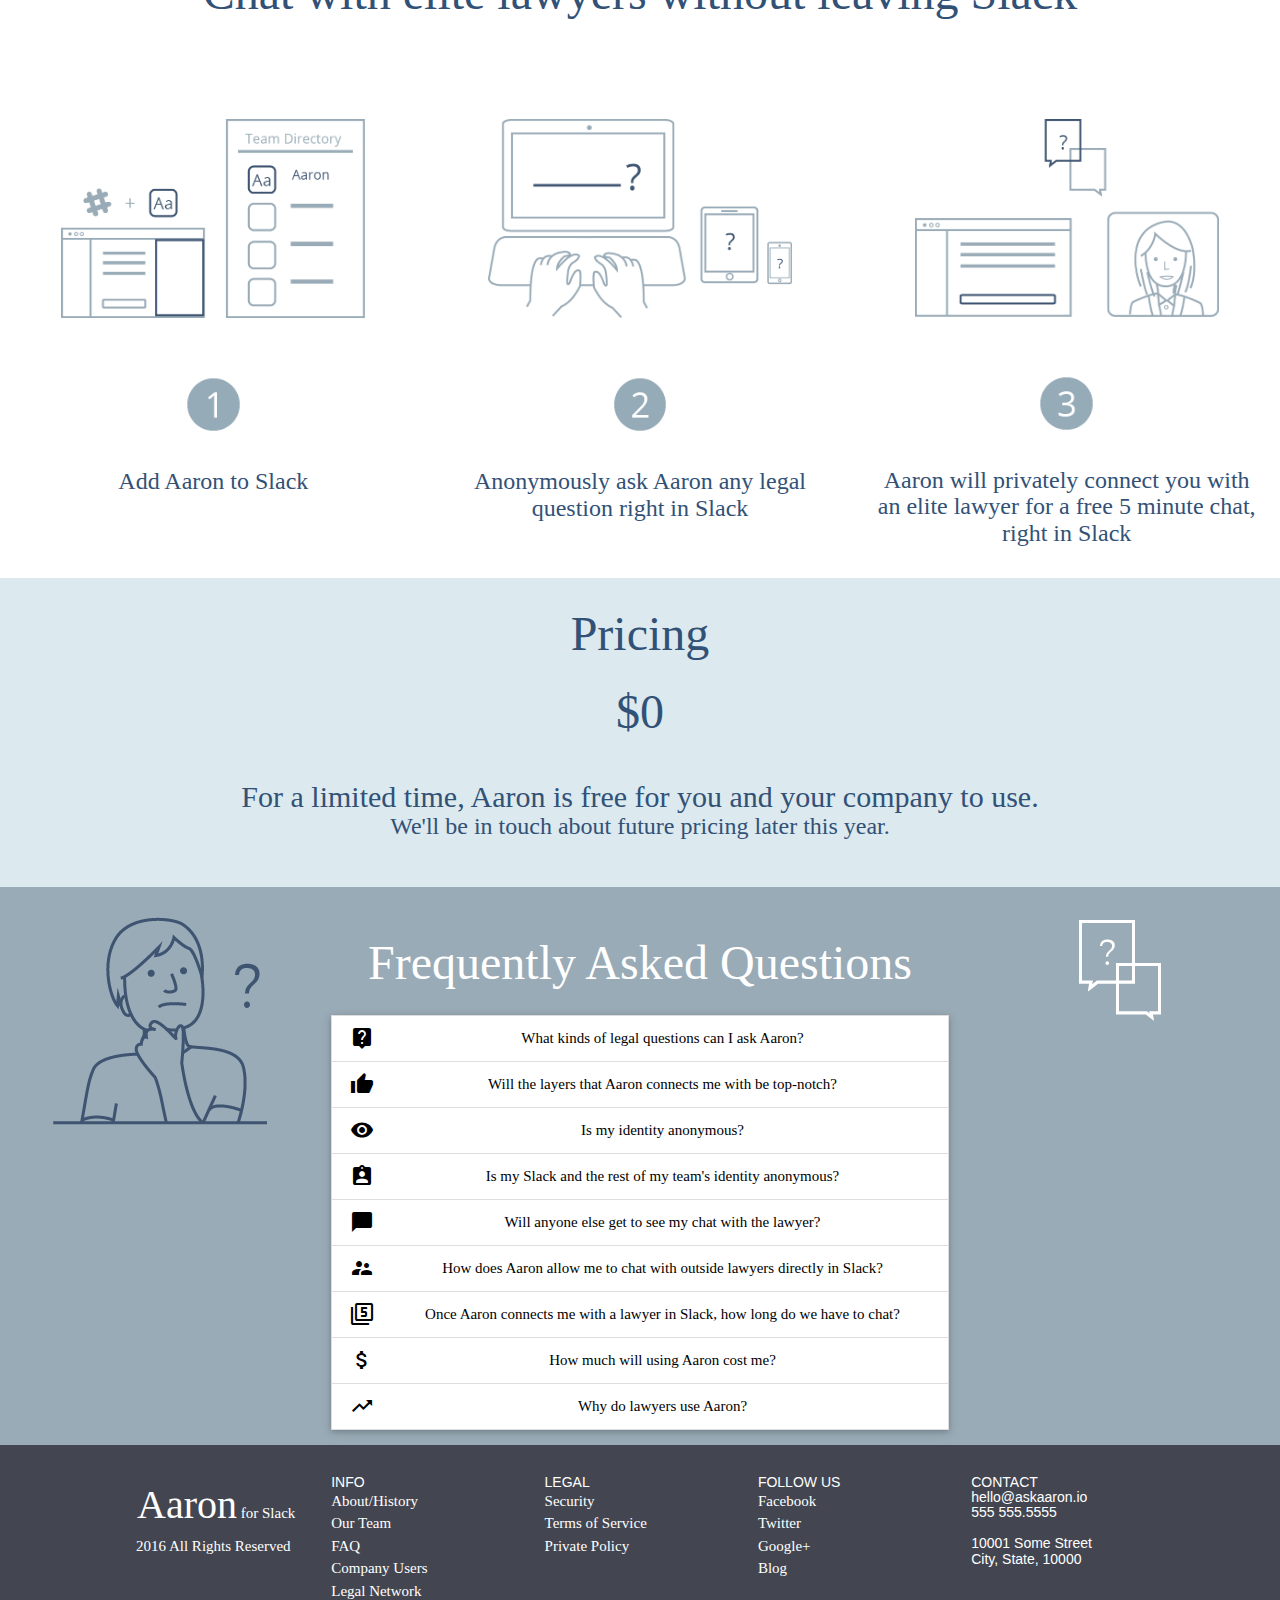
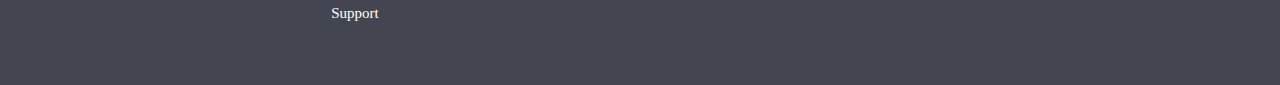
==== commit 1536e59e: "update" ====
--- a/index.html
+++ b/index.html
@@ -25,13 +25,13 @@
   					<li><a href="expert-apply.html"><span id="navitem">Expert Application</span></a></li>
   					<li><a href="#"><span id="navitem">How Aaron Works</span></a></li>
   					<li><a href="#faq"><span id="navitem">FAQ</span></a></li>
-  					<li><a href="#"><span id="navitem">Contact Us</span></a></li>
+  					<li><a href="#contactInfo"><span id="navitem">Contact Us</span></a></li>
   				</ul>
   				<ul class="side-nav" id="mobile-demo">
   					<li><a href="expert-apply.html"><span id="navitem" style="color: black;">Expert Application</span></a></li>
   					<li><a href="#"><span id="navitem" style="color: black;">How Aaron Works</span></a></li>
   					<li><a href="#"><span id="navitem" style="color: black;">FAQ</span></a></li>
-  					<li><a href="#"><span id="navitem" style="color: black;">Contact Us</span></a></li>
+  					<li><a href="#contactInfo"><span id="navitem" style="color: black;">Contact Us</span></a></li>
   				</ul>
   			</div>
   		</nav>
@@ -41,7 +41,12 @@
   		<div class="container" style="padding: 0px;">
 
   			<div class="col s12" align="center">
-  				<h1 style="color: #485A63;">Hello, my name is Aaron.</h1>
+    			<!-- <div>
+    			<img class="responsive-img" src="images/HelloBubble.png" style="width: 20%; height: auto; float: left;">
+    			</div> -->
+    			<div>
+  					<h1 style="color: #485A63;">Hello, my name is Aaron.</h1>
+  				</div>
   			</div>
   			<div class="col s10" align="center" style="margin-right: 0px; padding-right: 0px;">
   				<span><h5 style="color: #485A63;">I'm a Slack bot that privately connects you with an elite lawyer whenever you have a legal question, right in Slack.</h5></span>
@@ -60,12 +65,13 @@
           <form>
             <div class="col s8">
               <input type="text" id="email" placeholder="Enter your e-mail address"></input>
-            </div> 
-
+            </div>
+          -->
             <div class="col s4">
-              <a href="https://slack.com/oauth/authorize?scope=incoming-webhook,bot&client_id=19221024294.23919050657" style="text-align: center; padding-top: 10px;"><img alt="Add to Slack" src="https://platform.slack-edge.com/img/add_to_slack.png" srcset="https://platform.slack-edge.com/img/add_to_slack.png 1x, https://platform.slack-edge.com/img/add_to_slack@2x.png 2x" />
-			  </a>
+              <a href="https://slack.com/oauth/authorize?scope=incoming-webhook,im:read,bot&client_id=19221024294.35340743952"><img alt="Add to Slack" height="40" width="139" src="https://platform.slack-edge.com/img/add_to_slack.png" srcset="https://platform.slack-edge.com/img/add_to_slack.png 1x, https://platform.slack-edge.com/img/add_to_slack@2x.png 2x" />
+              </a>
             </div>
+            <!--
         </form>  -->
         <div class="col s12">
 
@@ -186,50 +192,48 @@
 		</div>
 	</div>
 
-	<div class="row" style="color: white; margin: 0px; text-align: center; background-color: #434651; padding-top: 30px; padding-bottom: 50px">
-		<div class="col s12 m2 offset-m1" style="padding-bottom: 10px">
-			<div>
-				<span style="font-size: 40px; padding-left:3%;">Aaron</span>
-				<span style="font-size: 15px;">for Slack</span>
-			</div>
-			<div>
-				<span>2016 All Rights Reserved</span>
-			</div>
-		</div>
-		<div class="col s6 m2" style="padding-bottom: 10px">
-			<h1 class="contactInfo" style="font-family: OpenSans, sans-serif;">INFO</h1>
-			<a href="#">About/History</a>
-			<a href="#">Our Team</a>
-			<a href="#">FAQ</a>
-			<a href="#">Company Users</a>
-			<a href="#">Legal Network</a>
-			<a href="#">Support</a>
-		</div>
-		<div class="col s6 m2" style="padding-bottom: 10px">
-			<h1 class="contactInfo" style="font-family: OpenSans, sans-serif;">LEGAL</h1>
-			<a href="#">Security</a>
-			<a href="#">Terms of Service</a>
-			<a href="#">Private Policy</a>
-		</div>
-		<div class="col s6 m2" style="padding-bottom: 10px">
-			<h1 class="contactInfo" style="font-family: OpenSans, sans-serif;" >FOLLOW US</h1>
-			<a href="#">Facebook</a>
-			<a href="#">Twitter</a>
-			<a href="#">Google+</a>
-			<a href="#">Blog</a>
-		</div>
-		<div class="col s6 m2" style="padding-bottom: 10px">
-			<h1 class="contactInfo" style="font-family: OpenSans, sans-serif;">
-				CONTACT <br>
-				hello@askaaron.io <br>
-				555 555.5555 <br> <br>
-				10001 Some Street <br>
-				City, State, 10000
-			</h2>
-		</div>
-		
-
-	</div>
+	<div class="row" id="contactInfo" style="color: white; margin: 0px; text-align: center; background-color: #434651; padding-top: 30px; padding-bottom: 50px">
+        <div class="col s12 m2 offset-m1" style="padding-bottom: 10px">
+          <div>
+            <span style="font-size: 40px; padding-left:3%;">Aaron</span>
+            <span style="font-size: 15px;">for Slack</span>
+          </div>
+          <div>
+            <span>2016 All Rights Reserved</span>
+          </div>
+        </div>
+        <div class="col s6 m2" style="padding-bottom: 10px">
+          <h1 class="contactInfo" style="font-family: OpenSans, sans-serif;">INFO</h1>
+          <a href="#">About/History</a>
+          <a href="#">Our Team</a>
+          <a href="#">FAQ</a>
+          <a href="#">Company Users</a>
+          <a href="#">Legal Network</a>
+          <a href="#">Support</a>
+        </div>
+        <div class="col s6 m2" style="padding-bottom: 10px">
+          <h1 class="contactInfo" style="font-family: OpenSans, sans-serif;">LEGAL</h1>
+          <a href="#">Security</a>
+          <a href="#">Terms of Service</a>
+          <a href="#">Private Policy</a>
+        </div>
+        <div class="col s6 m2" style="padding-bottom: 10px">
+          <h1 class="contactInfo" style="font-family: OpenSans, sans-serif;" >FOLLOW US</h1>
+          <a href="#">Facebook</a>
+          <a href="#">Twitter</a>
+          <a href="#">Google+</a>
+          <a href="#">Blog</a>
+        </div>
+        <div class="col s6 m2" style="padding-bottom: 10px">
+          <h1 class="contactInfo" style="font-family: OpenSans, sans-serif;">
+            CONTACT <br>
+            hello@askaaron.io <br>
+            555 555.5555 <br> <br>
+            10001 Some Street <br>
+            City, State, 10000
+          </h1>
+        </div>
+      </div>
 
 </div><!-- screenshot end-->
 </div>
@@ -243,4 +247,4 @@
 	});
 </script>
 </body>
-</html>+</html>
--- a/css/legal_style.css
+++ b/css/legal_style.css
@@ -98,7 +98,7 @@
 
 /*Media Queries*/
 /* Larger than mobile */
-@media (min-width: 250px) {
+@media (min-width: 200px) {
 	#mobile_screenshot
 	{
 		display: block;
@@ -111,11 +111,17 @@
 	{
 		display: none;
 	}
+	#faq-pic1 {
+		display: none;
+	}
+	#faq-pic2 {
+		display: none;
+	}
 
 }
 
 /* Larger than tablet (also point when grid becomes active) */
-@media (min-width: 550px) {
+@media (min-width: 500px) {
 
  	#mobile_screenshot
 	{
@@ -129,17 +135,22 @@
 	{
 		display: none;
 	}
-
+	#faq-pic1 {
+		display: block;
+	}
+	#faq-pic2 {
+		display: block;
+	}
 }
 
 /* Larger than tablet */
-@media (min-width: 750px) {
+@media (min-width: 700px) {
 
   
 }
 
 /* Larger than desktop */
-@media (min-width: 1000px) {
+@media (min-width: 950px) {
  	#mobile_screenshot
 	{
 		display: none;
@@ -150,6 +161,12 @@
 	}
 	#desktop_screenshot
 	{
+		display: block;
+	}
+	#faq-pic1 {
+		display: block;
+	}
+	#faq-pic2 {
 		display: block;
 	}
 }
